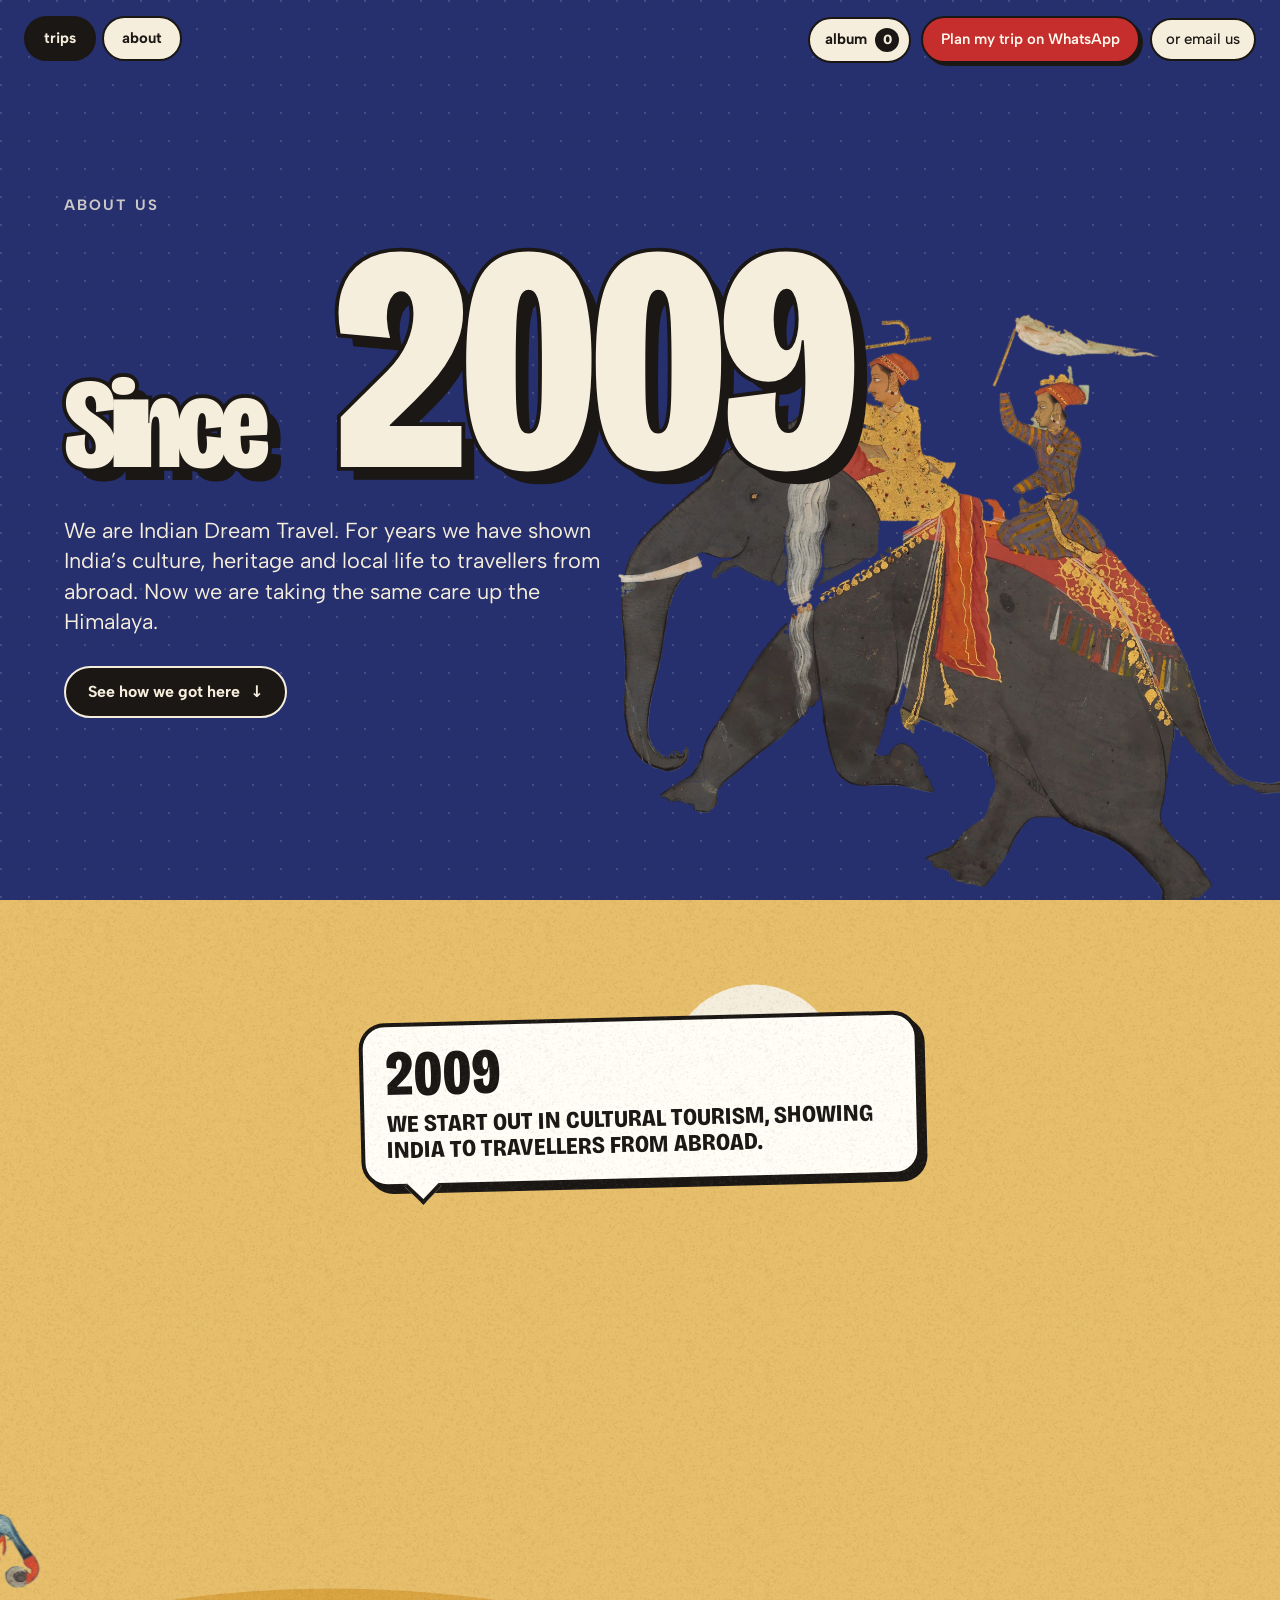
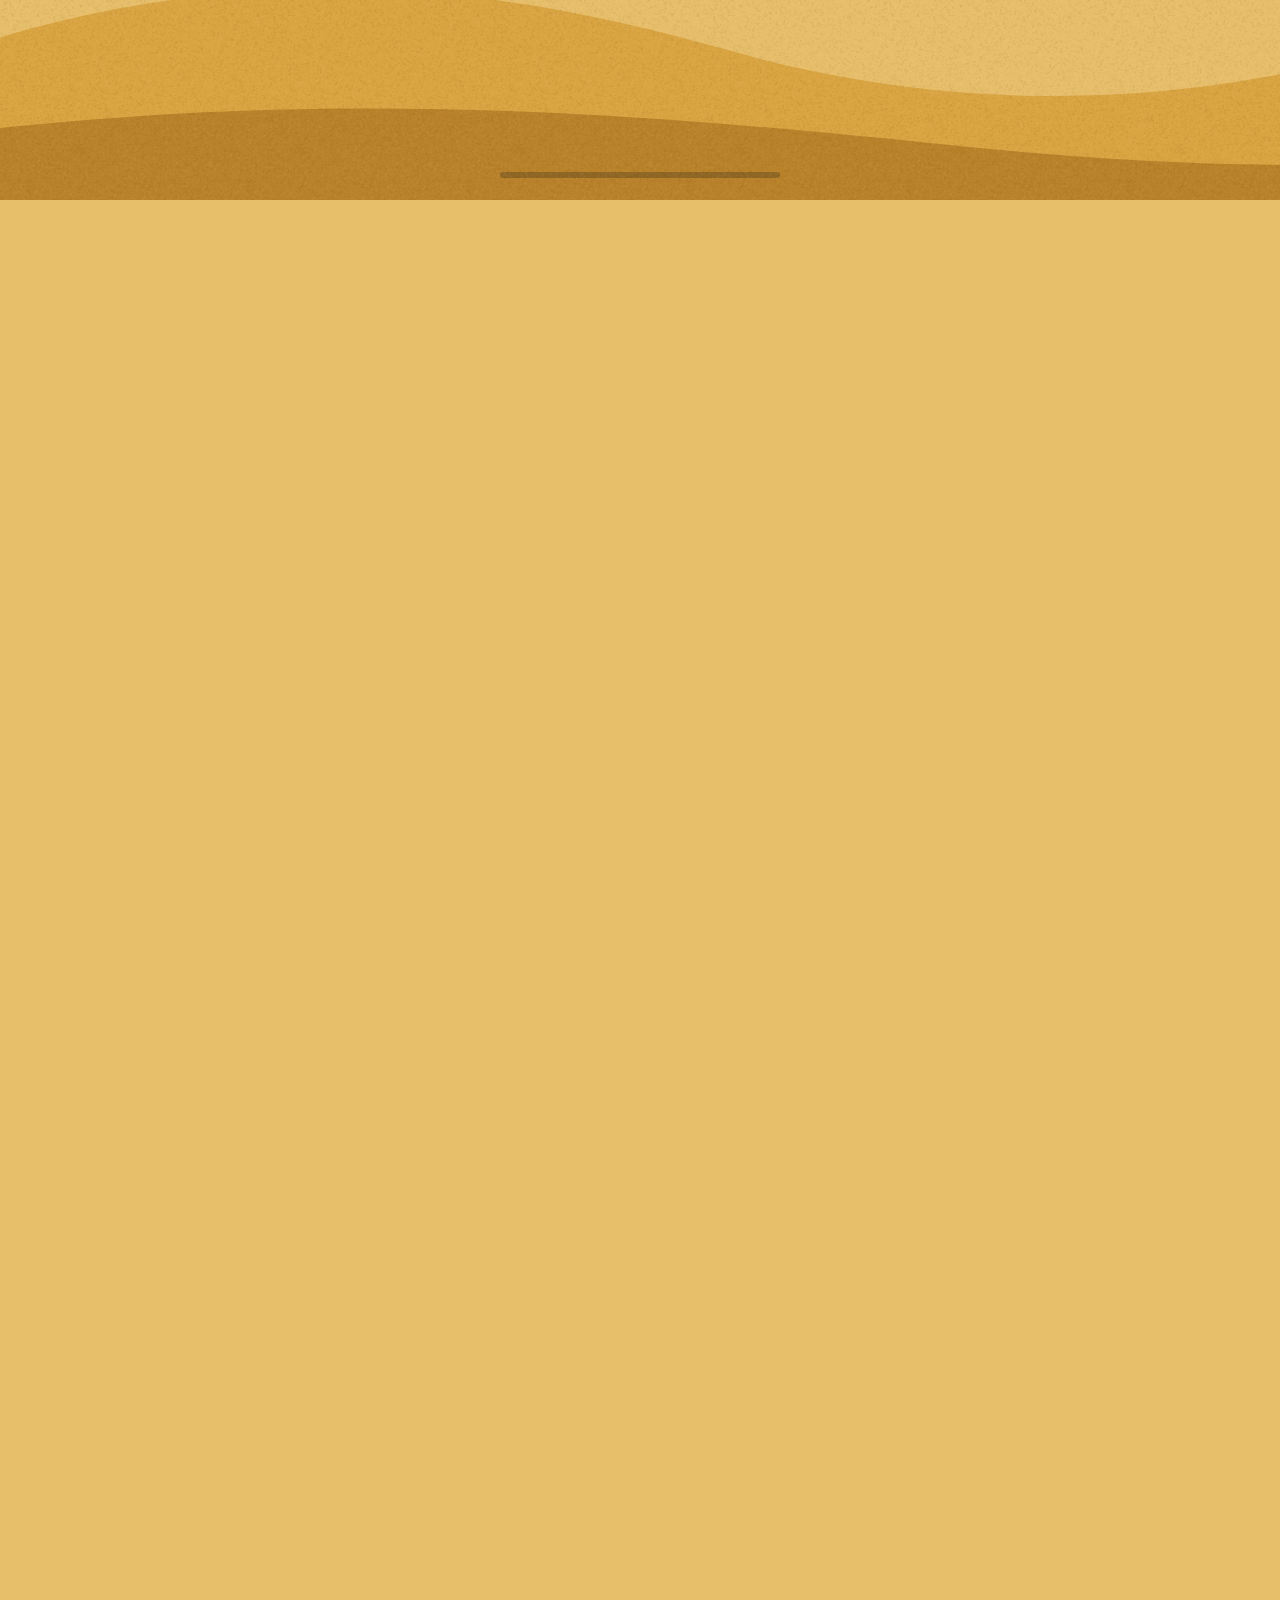
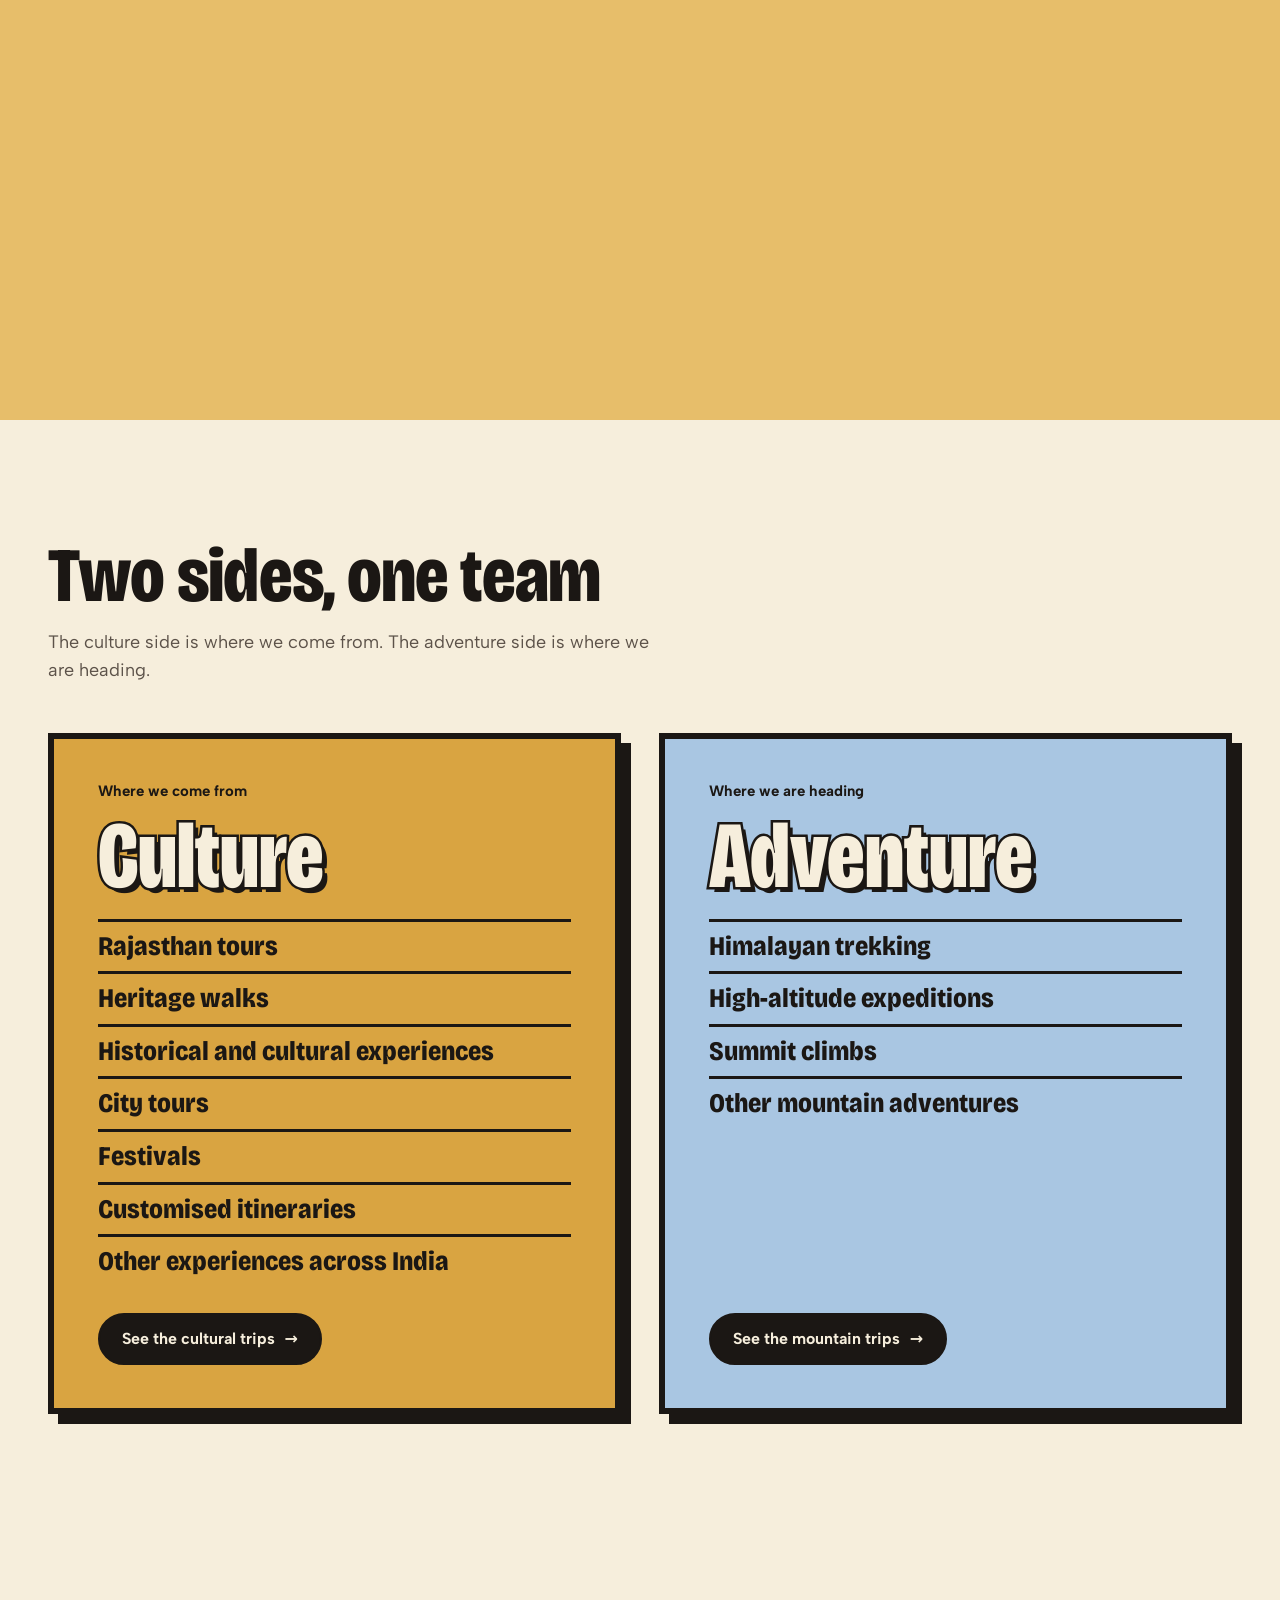
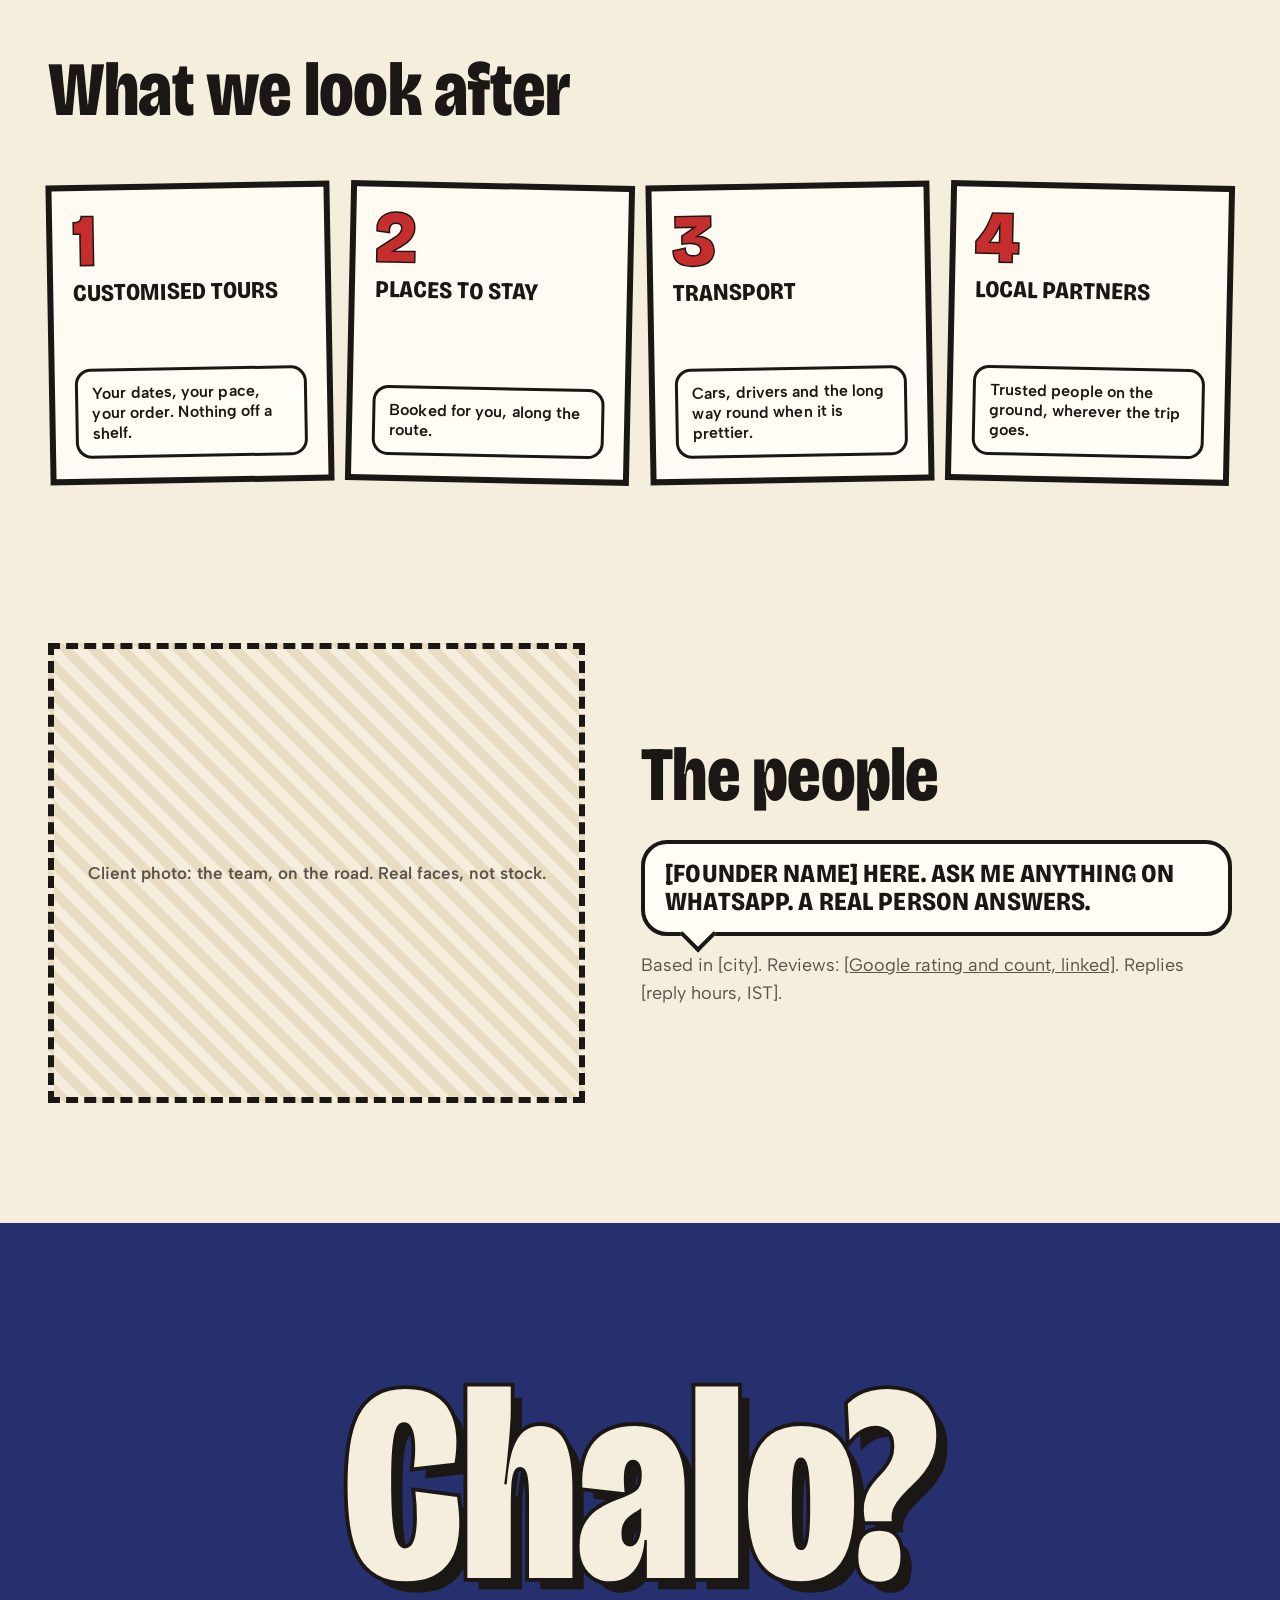
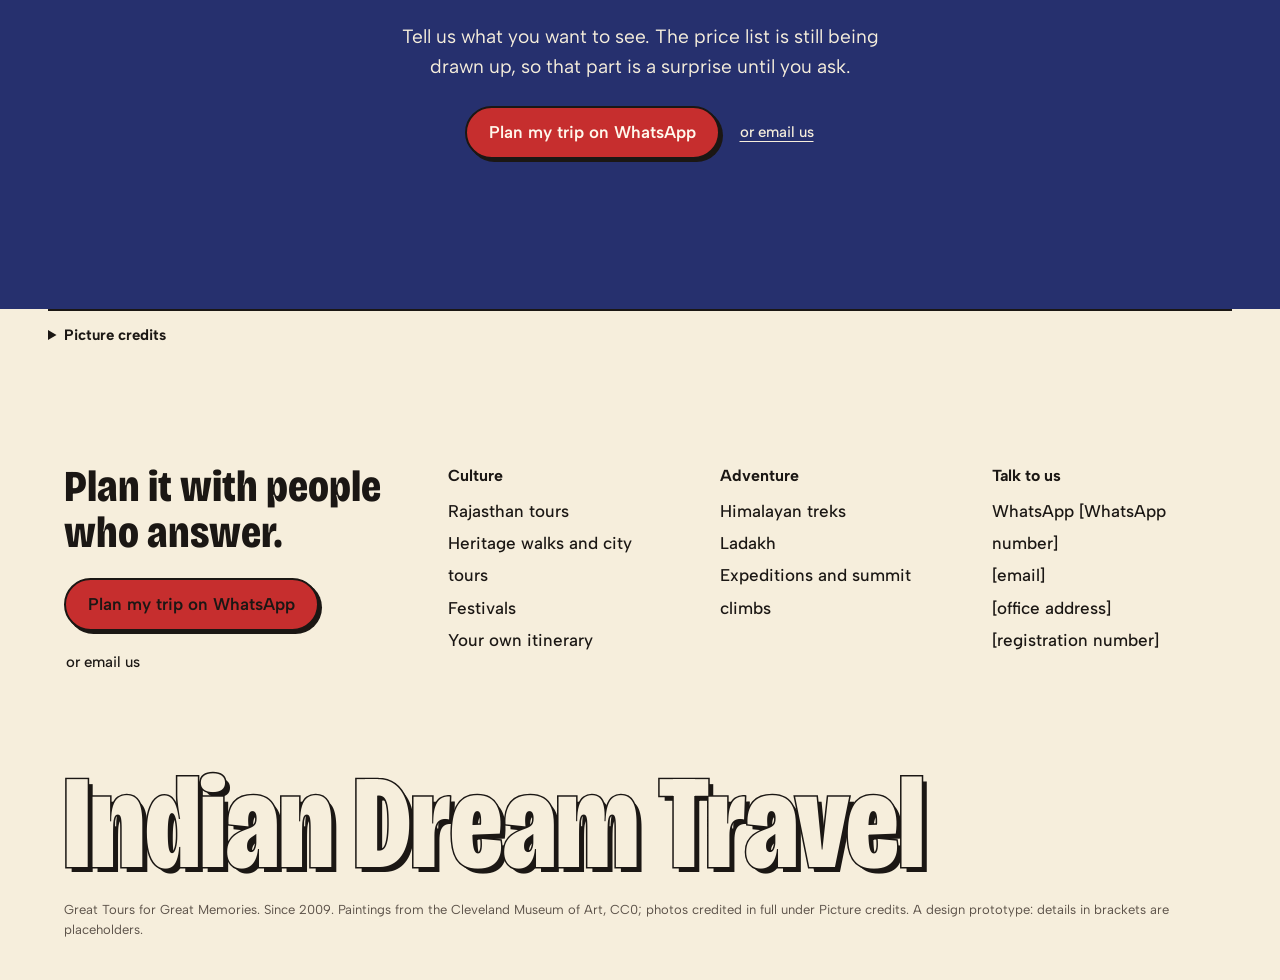
==== about/index.html @ 6023bc9f "Smooth scroll, About page, proper puppets and the Ek and Do story Damped camera with panel snapping," ====
<!doctype html>
<html lang="en">
<head>
<meta charset="utf-8">
<meta name="viewport" content="width=device-width, initial-scale=1, viewport-fit=cover">
<title>About us | Chalo! | Indian Dream Travel</title>
<meta name="description" content="Indian Dream Travel has been showing India’s culture and heritage to travellers since 2009, and is now heading into the Himalaya.">
<meta name="robots" content="noindex">
<meta name="theme-color" content="#26306E">
<link rel="icon" href="data:,">
<link rel="preconnect" href="https://fonts.googleapis.com">
<link rel="preconnect" href="https://fonts.gstatic.com" crossorigin>
<link href="https://fonts.googleapis.com/css2?family=Bricolage+Grotesque:opsz,wdth,wght@12..96,75..100,400..800&family=Albert+Sans:wght@400;500;600;700&display=swap" rel="stylesheet">
  <script type="module" crossorigin src="../assets/chalo-about-DnZsjSRT.js"></script>
  <link rel="modulepreload" crossorigin href="../assets/runtime-BU-IUSzH.js">
  <link rel="modulepreload" crossorigin href="../assets/chrome-r43558y8.js">
  <link rel="stylesheet" crossorigin href="../assets/runtime-DfqYQpwl.css">
  <link rel="stylesheet" crossorigin href="../assets/chrome-BYINv3ny.css">
  <link rel="stylesheet" crossorigin href="../assets/chalo-about-CZ4rDdO0.css">
</head>
<body class="about">
<script>(function(){var d=document.documentElement,r=matchMedia('(prefers-reduced-motion: reduce)').matches,s=null,c=null;d.classList.add('js');try{s=sessionStorage.getItem('chalo-seen');c=sessionStorage.getItem('chalo-curtain');sessionStorage.removeItem('chalo-curtain')}catch(e){}if(!r&&c)d.classList.add('curtained');else if(!r&&!s&&false)d.classList.add('loading')})()</script>
<svg width="0" height="0" style="position:absolute" aria-hidden="true"><filter id="rgb" x="-15%" y="-15%" width="130%" height="130%" color-interpolation-filters="sRGB"><feColorMatrix in="SourceGraphic" values="1 0 0 0 0 0 0 0 0 0 0 0 0 0 0 0 0 0 1 0" result="r"/><feOffset in="r" id="rgb-r" dx="-8" dy="0" result="r2"/><feColorMatrix in="SourceGraphic" values="0 0 0 0 0 0 1 0 0 0 0 0 0 0 0 0 0 0 1 0" result="g"/><feColorMatrix in="SourceGraphic" values="0 0 0 0 0 0 0 0 0 0 0 0 1 0 0 0 0 0 1 0" result="b"/><feOffset in="b" id="rgb-b" dx="8" dy="0" result="b2"/><feBlend in="r2" in2="g" mode="screen" result="rg"/><feBlend in="rg" in2="b2" mode="screen"/></filter></svg>
<a class="skip" href="#main">Skip to the content</a>
<header class="bar">
  <nav class="bar-l" aria-label="Main">
    <a class="tl-link" href="../#trips" data-page>trips</a>
    <a class="tl-link cur" href="./" aria-current="page">about</a>
  </nav>
  <a class="logo" href="../" data-page aria-label="Chalo! by Indian Dream Travel"><span style="--i:0">C</span><span style="--i:1">h</span><span style="--i:2">a</span><span style="--i:3">l</span><span style="--i:4">o</span><span style="--i:5">!</span></a>
  <div class="bar-r"><a class="album-pill" href="../#ticket" data-page aria-label="Your album"><span>album</span><b data-album-count>0</b></a><a class="btn" data-wa href="https://wa.me/" target="_blank" rel="noopener">Plan my trip on WhatsApp</a><a class="alt" data-mail href="mailto:">or email us</a></div>
</header>
<main id="main">

<section class="ab-hero" id="top" aria-labelledby="ab-h">
  <p class="ab-kicker">About us</p>
  <h1 id="ab-h"><span class="ab-since">Since</span> <span class="ab-year" aria-label="2009"><span style="--i:0" aria-hidden="true">2</span><span style="--i:1" aria-hidden="true">0</span><span style="--i:2" aria-hidden="true">0</span><span style="--i:3" aria-hidden="true">9</span></span></h1>
  <p class="ab-lede">We are Indian Dream Travel. For years we have shown India’s culture, heritage and local life to travellers from abroad. Now we are taking the same care up the Himalaya.</p>
  <a class="pill" href="#story">See how we got here</a>
  <div class="ab-ele" aria-hidden="true"></div>
</section>

<section class="scene caravan" id="story" aria-label="Our story, from 2009 to now">
  <div class="stage">
    <div class="cv-sky a"></div><div class="cv-sky b"></div>
    <svg class="cv-sun" viewBox="0 0 100 100" aria-hidden="true"><circle cx="50" cy="50" r="48"/></svg>
    <svg class="cv-ridge far" viewBox="0 0 1000 400" preserveAspectRatio="none" aria-hidden="true"><path d="M0 500V250L90 170L170 230L300 70L410 210L520 110L640 240L760 60L880 190L1000 120V500Z"/></svg>
    <svg class="cv-snow" viewBox="0 0 1000 400" preserveAspectRatio="none" aria-hidden="true"><path d="M300 70L262 118L285 110L305 132L322 112L345 126ZM760 60L722 106L748 100L768 122L786 102L808 116ZM520 110L494 142L516 136L532 150L556 148Z"/></svg>
    <svg class="cv-dune far" viewBox="0 0 1000 300" preserveAspectRatio="none" aria-hidden="true"><path d="M0 300V170C140 110 260 130 380 180S640 230 780 150S940 120 1000 150V300Z"/></svg>
    <svg class="cv-dune near" viewBox="0 0 1000 300" preserveAspectRatio="none" aria-hidden="true"><path d="M0 300V210C180 170 320 190 500 230S820 250 1000 200V300Z"/></svg>
    <svg class="cv-dune near snowy" viewBox="0 0 1000 300" preserveAspectRatio="none" aria-hidden="true"><path d="M0 300V210C180 170 320 190 500 230S820 250 1000 200V300Z"/></svg>
    <div class="train" aria-hidden="true"></div>
    <ol class="beats"><li class="beat" style="--n:0"><b>2009</b><p>We start out in cultural tourism, showing India to travellers from abroad.</p></li><li class="beat" style="--n:1"><b>Then</b><p>Heritage, local life, the places a guidebook skips. That is still the job.</p></li><li class="beat" style="--n:2"><b>Along the way</b><p>A network of local partners we trust, built one trip at a time.</p></li><li class="beat" style="--n:3"><b>All of it</b><p>Customised tours, places to stay, transport. The complete trip, not just the fort.</p></li><li class="beat" style="--n:4"><b>Now</b><p>The next step: the Indian Himalaya. Treks, expeditions and summit climbs.</p></li></ol>
    <div class="cv-bar" aria-hidden="true"><i></i></div>
  </div>
</section>

<section class="sec ab-sides" id="sides" aria-labelledby="sides-h">
  <h2 class="sec-h" id="sides-h">Two sides, one team</h2>
  <p class="sec-p">The culture side is where we come from. The adventure side is where we are heading.</p>
  <div class="sides">
    <article class="side culture" data-tilt><p class="side-k">Where we come from</p><h3>Culture</h3><ul><li>Rajasthan tours</li><li>Heritage walks</li><li>Historical and cultural experiences</li><li>City tours</li><li>Festivals</li><li>Customised itineraries</li><li>Other experiences across India</li></ul><a class="pill dark" href="../#ch1" data-page>See the cultural trips</a></article>
    <article class="side adventure" data-tilt><p class="side-k">Where we are heading</p><h3>Adventure</h3><ul><li>Himalayan trekking</li><li>High-altitude expeditions</li><li>Summit climbs</li><li>Other mountain adventures</li></ul><a class="pill dark" href="../#ch4" data-page>See the mountain trips</a></article>
  </div>
</section>

<section class="sec ab-handle" aria-labelledby="handle-h">
  <h2 class="sec-h" id="handle-h">What we look after</h2>
  <ol class="strip-row four"><li class="spanel" data-reveal="1"><span class="sn">1</span><b>Customised tours</b><p class="bub">Your dates, your pace, your order. Nothing off a shelf.</p></li><li class="spanel" data-reveal="2"><span class="sn">2</span><b>Places to stay</b><p class="bub">Booked for you, along the route.</p></li><li class="spanel" data-reveal="3"><span class="sn">3</span><b>Transport</b><p class="bub">Cars, drivers and the long way round when it is prettier.</p></li><li class="spanel" data-reveal="4"><span class="sn">4</span><b>Local partners</b><p class="bub">Trusted people on the ground, wherever the trip goes.</p></li></ol>
</section>

<section class="sec ab-people" aria-labelledby="people-h">
  <div class="us-grid"><div class="slot">Client photo: the team, on the road. Real faces, not stock.</div>
  <div><h2 class="sec-h" id="people-h">The people</h2><p class="bub big">[Founder name] here. Ask me anything on WhatsApp. A real person answers.</p><p class="sec-p">Based in [city]. Reviews: <a href="#">[Google rating and count, linked]</a>. Replies [reply hours, IST].</p></div></div>
</section>

<section class="ab-go" aria-labelledby="go-h">
  <h2 id="go-h">Chalo?</h2>
  <p>Tell us what you want to see. The price list is still being drawn up, so that part is a surprise until you ask.</p>
  <div class="end-go"><a class="btn" data-wa href="https://wa.me/" target="_blank" rel="noopener">Plan my trip on WhatsApp</a><a class="alt" data-mail href="mailto:">or email us</a></div>
</section>
</main>
<section class="credits" id="credits" aria-labelledby="credits-h"><details><summary id="credits-h">Picture credits</summary>
  <h3>Paintings</h3><ul><li><a href="https://clevelandart.org/art/1925.1337" target="_blank" rel="noopener">Jai Singh III of Jaipur (r. 1818–1835) Riding</a>, Northwestern India, Rajasthan, Jaipur, c. 1820. Cleveland Museum of Art, CC0.</li><li><a href="https://clevelandart.org/art/1960.49" target="_blank" rel="noopener">Raja Dilip Singh of Guler on a dais</a>, Northern India, Pahari kingdoms, c. 1707. Cleveland Museum of Art, CC0.</li><li><a href="https://clevelandart.org/art/1971.83" target="_blank" rel="noopener">Girls Spraying Each Other at Holi</a>, Northwestern India, Rajasthan, Rajput Kingdom of Bikaner, c. 1640–50. Cleveland Museum of Art, CC0.</li><li><a href="https://clevelandart.org/art/1973.104" target="_blank" rel="noopener">Royal lovers watching rain clouds: The month of Bhadon, from a Barahmasa</a>, Northern India, Pahari kingdoms, c. 1790. Cleveland Museum of Art, CC0.</li><li><a href="https://clevelandart.org/art/1977.60" target="_blank" rel="noopener">Pair of Painted Doors</a>, India, Bundi, 19th century, c. 1820. Cleveland Museum of Art, CC0.</li><li><a href="https://clevelandart.org/art/1989.344" target="_blank" rel="noopener">Maharao Chattar Sal (reigned 1758–64) of Kota in a Palanquin</a>, Northwestern India, Rajasthan, Kota, c. 1760. Cleveland Museum of Art, CC0.</li><li><a href="https://clevelandart.org/art/1992.84" target="_blank" rel="noopener">Traveling Warriors Stopping at a Farm</a>, India, Rajasthan, Jodhpur school, early 19th Century, c. 1800. Cleveland Museum of Art, CC0.</li><li><a href="https://clevelandart.org/art/2008.297" target="_blank" rel="noopener">Maharaja of Kotah Listening to Music and Watching Dancers</a>, India, Kotah school, early 19th Century, c. 1820. Cleveland Museum of Art, CC0.</li><li><a href="https://clevelandart.org/art/2018.140" target="_blank" rel="noopener">Prince Amar Singh (1672–1710) Drives His Own Elephant</a>, Northwestern India, Rajasthan, Rajput Kingdom of Mewar, c. 1695. Cleveland Museum of Art, CC0.</li><li><a href="https://clevelandart.org/art/2018.147" target="_blank" rel="noopener">Maharana Ari Singh II of Mewar (r. 1761–73) with His Consort on a Terrace</a>, Northwestern India, Rajasthan, Rajput Kingdom of Mewar, c. 1761. Cleveland Museum of Art, CC0.</li><li><a href="https://clevelandart.org/art/2018.152" target="_blank" rel="noopener">Maharaja Balwant Singh of Ratlam (r. 1825–57) in Procession with His Relatives and Courtiers</a>, Northwestern India, Rajasthan, Rajput Kingdom of Devgarh, 1825. Cleveland Museum of Art, CC0.</li><li><a href="https://clevelandart.org/art/2018.164" target="_blank" rel="noopener">Prince Mathu Singh of Jatoli on a Blue Horse Riding to Udaipur</a>, Northwestern India, Rajasthan, Rajput Kingdom of Mewar or Jatoli, c. 1720. Cleveland Museum of Art, CC0.</li><li><a href="https://clevelandart.org/art/2018.168" target="_blank" rel="noopener">Maru Ragini, from a Ragamala (Garland of Melodies)</a>, Northwestern India, Rajasthan, Rajput Kingdom of Amber or Southwestern India, Deccan, 1650–80. Cleveland Museum of Art, CC0.</li><li><a href="https://clevelandart.org/art/2018.182" target="_blank" rel="noopener">Noblewoman at a Jharokha Window Holding a Rose, from a Portraits of Women series</a>, Northwestern India, Rajasthan, Rajput Kingdom of Sawar, c. 1730. Cleveland Museum of Art, CC0.</li><li><a href="https://clevelandart.org/art/2018.197" target="_blank" rel="noopener">Maharaja Abhai Singh of Marwar (reigned 1724–49), Equestrian, Watching Girls Swinging at the Teej Festival</a>, Northwestern India, Rajasthan, Marwar region, Rajput kingdom of Jodhpur, court of Abhai Singh (reigned 1702–49), c. 1740. Cleveland Museum of Art, CC0.</li></ul>
  <p>The puppets and ink drawings are cut and traced from these paintings and photos.</p>
  <h3>Photos (Wikimedia Commons)</h3><ul><li><a href="https://commons.wikimedia.org/wiki/File:Jaipur_03-2016_02_Amber_Fort.jpg" target="_blank" rel="noopener">Jaipur 03-2016 02 Amber Fort</a> by A.Savin, FAL. Cropped and resized.</li><li><a href="https://commons.wikimedia.org/wiki/File:Bactrian_camels_at_Hunder_sand_dunes_Ladakh.jpg" target="_blank" rel="noopener">Bactrian camels at Hunder sand dunes Ladakh</a> by Lianguanlun, CC BY 4.0. Cropped and resized.</li><li><a href="https://commons.wikimedia.org/wiki/File:D%C3%A9sert_du_Thar.jpg" target="_blank" rel="noopener">Désert du Thar</a> by Clément Bardot, CC BY-SA 4.0. Cropped and resized.</li><li><a href="https://commons.wikimedia.org/wiki/File:Dromedary_in_Thar_desert.jpg" target="_blank" rel="noopener">Dromedary in Thar desert</a> by Clément Bardot, CC BY-SA 4.0. Cropped and resized.</li><li><a href="https://commons.wikimedia.org/wiki/File:Campement_dans_le_d%C3%A9sert_du_Thar_(Rajasthan)_(2).jpg" target="_blank" rel="noopener">Campement dans le désert du Thar (Rajasthan) (2)</a> by Ji-Elle, CC BY-SA 4.0. Cropped and resized.</li><li><a href="https://commons.wikimedia.org/wiki/File:Jodhpur-Mehrangarh_Fort-40-Jai_Pol-20131011-1578.jpg" target="_blank" rel="noopener">Jodhpur-Mehrangarh Fort-40-Jai Pol-20131011-1578</a> by Daniel VILLAFRUELA, CC BY-SA 3.0. Cropped and resized.</li><li><a href="https://commons.wikimedia.org/wiki/File:Jaisalmer_Fort,_India.jpg" target="_blank" rel="noopener">Jaisalmer Fort, India</a> by Clément Bardot, CC BY-SA 4.0. Cropped and resized.</li><li><a href="https://commons.wikimedia.org/wiki/File:Mehrangarh_Fort_2,_Jodhpur,_Rajasthan,_India.jpg" target="_blank" rel="noopener">Mehrangarh Fort 2, Jodhpur, Rajasthan, India</a> by Yann, CC BY-SA 4.0. Cropped and resized.</li><li><a href="https://commons.wikimedia.org/wiki/File:Milky_Way_(28527649391).jpg" target="_blank" rel="noopener">Milky Way (28527649391)</a> by Ashwin Kumar, CC BY-SA 2.0. Cropped and resized.</li><li><a href="https://commons.wikimedia.org/wiki/File:Pangong_Tso_2.jpg" target="_blank" rel="noopener">Pangong Tso 2</a> by KennyOMG, CC BY-SA 4.0. Cropped and resized.</li><li><a href="https://commons.wikimedia.org/wiki/File:Gonbo_Rangjon_Shinko_La_Zanskar_Jun24_A7CR_00332.jpg" target="_blank" rel="noopener">Gonbo Rangjon Shinko La Zanskar Jun24 A7CR 00332</a> by Timothy A. Gonsalves, CC BY-SA 4.0. Cropped and resized.</li><li><a href="https://commons.wikimedia.org/wiki/File:Darcha_Padum_Road_Below_Shinku_La_Lahaul_Oct22_A7C_03533.jpg" target="_blank" rel="noopener">Darcha Padum Road Below Shinku La Lahaul Oct22 A7C 03533</a> by Timothy A. Gonsalves, CC BY-SA 4.0. Cropped and resized.</li><li><a href="https://commons.wikimedia.org/wiki/File:Thiksey_Monastery,_Ladakh_01.jpg" target="_blank" rel="noopener">Thiksey Monastery, Ladakh 01</a> by Bernard Gagnon, CC BY-SA 4.0. Cropped and resized.</li><li><a href="https://commons.wikimedia.org/wiki/File:20191207_Lake_Pichola,_City_Palace,_Udaipur,_1516_7254.jpg" target="_blank" rel="noopener">20191207 Lake Pichola, City Palace, Udaipur, 1516 7254</a> by Jakub Hałun, CC BY-SA 4.0. Cropped and resized.</li><li><a href="https://commons.wikimedia.org/wiki/File:Mrigthuni,_Devtoli_annd_Maiktoli_from_Dhakuri_top.jpg" target="_blank" rel="noopener">Mrigthuni, Devtoli annd Maiktoli from Dhakuri top</a> by Goutam1962, CC BY-SA 4.0. Cropped and resized.</li><li><a href="https://commons.wikimedia.org/wiki/File:Padum_Zanskar_Range_View_From_Karsha_Oct22_A7C_03931.jpg" target="_blank" rel="noopener">Padum Zanskar Range View From Karsha Oct22 A7C 03931</a> by Timothy A. Gonsalves, CC BY-SA 4.0. Cropped and resized.</li><li><a href="https://commons.wikimedia.org/wiki/File:Baspa_Valley_under_snow,_Kinnaur,_Himachal_Pradesh,_India.jpg" target="_blank" rel="noopener">Baspa Valley under snow, Kinnaur, Himachal Pradesh, India</a> by UnpetitproleX, CC BY-SA 4.0. Cropped and resized.</li><li><a href="https://commons.wikimedia.org/wiki/File:Phuktal_Gompa_Tsarap_Zanskar_Oct22_A7C_04463.jpg" target="_blank" rel="noopener">Phuktal Gompa Tsarap Zanskar Oct22 A7C 04463</a> by Timothy A. Gonsalves, CC BY-SA 4.0. Cropped and resized.</li></ul>
</details></section>
<footer class="foot">
  <div class="foot-grid">
    <div><p class="big">Plan it with people who answer.</p><div class="end-go"><a class="btn" data-wa href="https://wa.me/" target="_blank" rel="noopener">Plan my trip on WhatsApp</a><a class="alt" data-mail href="mailto:">or email us</a></div></div>
    <div><h3>Culture</h3><ul><li><a href="../#ch1" data-page>Rajasthan tours</a></li><li><a href="../#ch3" data-page>Heritage walks and city tours</a></li><li><a href="../#ch3" data-page>Festivals</a></li><li><a href="../#ticket" data-page>Your own itinerary</a></li></ul></div>
    <div><h3>Adventure</h3><ul><li><a href="../#ch4" data-page>Himalayan treks</a></li><li><a href="../#ch5" data-page>Ladakh</a></li><li><a href="../#ch6" data-page>Expeditions and summit climbs</a></li></ul></div>
    <div><h3>Talk to us</h3><ul><li>WhatsApp [WhatsApp number]</li><li>[email]</li><li>[office address]</li><li>[registration number]</li></ul></div>
  </div>
  <p class="word" aria-hidden="true">Indian Dream Travel</p>
  <p class="legal">Great Tours for Great Memories. Since 2009. Paintings from the Cleveland Museum of Art, CC0; photos credited in full under Picture credits. A design prototype: details in brackets are placeholders.</p>
</footer>
<div class="dock"><a class="alt" data-mail href="mailto:">or email us</a><a class="btn" data-wa href="https://wa.me/" target="_blank" rel="noopener">Plan my trip on WhatsApp</a></div>
<div class="curtain" aria-hidden="true"><svg viewBox="0 0 100 12" preserveAspectRatio="none" class="cw t"><path d="M0 12V6Q12.5 0 25 6T50 6T75 6T100 6V12Z"/></svg><span class="cw-mark">Chalo!</span><svg viewBox="0 0 100 12" preserveAspectRatio="none" class="cw b"><path d="M0 0H100V6Q87.5 12 75 6T50 6T25 6T0 6Z"/></svg></div>
</body>
</html>
---- assets/runtime-DfqYQpwl.css ----
*,*:before,*:after{box-sizing:border-box}html{-webkit-text-size-adjust:100%;scroll-behavior:auto}body{margin:0;background:var(--ground);color:var(--ink);font-family:var(--body);font-size:17px;line-height:1.55;-webkit-font-smoothing:antialiased;overflow-x:clip}img{display:block;max-width:100%}a{color:inherit}button{font:inherit;color:inherit}:focus-visible{outline:3px solid var(--accent);outline-offset:3px;border-radius:2px}.sr{position:absolute!important;width:1px;height:1px;overflow:hidden;clip:rect(0 0 0 0);white-space:nowrap}.skip{position:fixed;left:12px;top:-60px;z-index:100;background:var(--accent);color:var(--on-accent);padding:10px 14px;border-radius:var(--r)}.skip:focus{top:12px}.bar{position:fixed;z-index:40;top:0;left:0;right:0;display:flex;align-items:center;justify-content:space-between;gap:16px;padding:18px 32px;color:var(--bar-ink,#fff);transition:color .3s ease;pointer-events:none}.bar>*{pointer-events:auto}.bar.on-ground{color:var(--ink)}.mark{font-family:var(--display);font-weight:var(--dw);font-size:21px;text-decoration:none;white-space:nowrap;font-variation-settings:var(--mark-v,normal)}.bar-r{display:flex;align-items:center;gap:18px}.btn{display:inline-flex;align-items:center;justify-content:center;gap:10px;background:var(--accent);color:var(--on-accent);font:600 15px/1 var(--body);padding:14px 18px;border:0;border-radius:var(--r);text-decoration:none;white-space:nowrap;cursor:pointer;transition:transform .16s ease-out,filter .2s ease}.btn:hover{filter:brightness(1.08)}.btn:active{transform:scale(.97)}.alt{font:500 15px/1 var(--body);text-decoration:underline;text-underline-offset:4px;white-space:nowrap;background:none;border:0;cursor:pointer;padding:6px 2px}.menu-btn{background:none;border:1.5px solid currentColor;border-radius:var(--r);padding:10px 14px;font:600 14px/1 var(--body);cursor:pointer}.dock{display:none}@media(max-width:760px){.bar{padding:12px 16px}.mark{font-size:17px}.bar .bar-r .btn,.bar .bar-r .alt{display:none}.dock{display:flex;position:fixed;z-index:40;left:10px;right:10px;bottom:max(10px,env(safe-area-inset-bottom));align-items:center;justify-content:space-between;gap:10px;padding:7px 7px 7px 16px;background:var(--dock);color:#fff;border-radius:var(--dock-r,var(--r))}.dock .btn{padding:13px 14px;font-size:14px}.dock .alt{font-size:13px;color:#fff}}.menu{position:fixed;inset:0;z-index:60;background:var(--ground);color:var(--ink);padding:96px 64px 40px;overflow:auto;opacity:0;visibility:hidden;transition:opacity .25s ease,visibility 0s .25s}.menu.open{opacity:1;visibility:visible;transition:opacity .25s ease}.menu ol{list-style:none;margin:0;padding:0;display:grid;grid-template-columns:1fr 1fr;gap:0 64px;max-width:1300px}.menu li{border-top:1.5px solid var(--line)}.menu a{display:grid;grid-template-columns:44px 1fr auto;gap:10px;align-items:baseline;padding:14px 0;text-decoration:none}.menu a span:first-child{font:600 14px/1 var(--body);color:var(--muted)}.menu a b{font:var(--dw) 32px/1.1 var(--display);font-variation-settings:var(--display-v,normal)}.menu a small{font:500 14px/1 var(--body);color:var(--muted)}.menu a:hover b,.menu a[aria-current] b{color:var(--accent)}.menu-close{position:absolute;right:32px;top:22px}@media(max-width:760px){.menu{padding:76px 16px 100px}.menu ol{grid-template-columns:1fr}.menu a b{font-size:22px}}.scene{position:relative;height:var(--len,200vh)}.stage{position:sticky;top:0;height:100vh;height:100svh;overflow:hidden}.full{position:relative;min-height:100vh;min-height:100svh;overflow:hidden}.ph{position:absolute;inset:0;width:100%;height:100%;object-fit:cover}.scrim-b{position:absolute;inset:auto 0 0;height:62%;background:linear-gradient(to top,#0a0a0c9e,#0a0a0c00);pointer-events:none}.scrim-t{position:absolute;inset:0 0 auto;height:150px;background:linear-gradient(to bottom,#0a0a0c66,#0a0a0c00);pointer-events:none}.scrim-l{position:absolute;inset:0;background:linear-gradient(to right,#0c0a09b8,#0c0a090d 62%);pointer-events:none}[data-reveal]{opacity:0;transform:translateY(28px);transition:opacity .8s cubic-bezier(.23,1,.32,1),transform .9s cubic-bezier(.23,1,.32,1)}[data-reveal].in{opacity:1;transform:none}[data-reveal="2"]{transition-delay:.08s}[data-reveal="3"]{transition-delay:.16s}[data-reveal="4"]{transition-delay:.24s}.chip{display:inline-flex;align-items:center;font:600 15px/1 var(--body);padding:13px 16px;border:1.5px solid var(--chip-line,currentColor);border-radius:var(--r);background:var(--chip-bg,transparent);color:inherit;cursor:pointer;transition:background .2s ease,border-color .2s ease,transform .16s ease-out}.chip:active{transform:scale(.97)}.chip[aria-pressed=true]{background:var(--accent);border-color:var(--accent);color:var(--on-accent)}.switch{display:inline-flex;align-items:center;gap:12px;background:none;border:0;padding:6px 0;font:600 16px/1.2 var(--body);cursor:pointer;color:inherit;text-align:left}.switch i{flex:none;width:46px;height:28px;border-radius:14px;background:#b9b1a3;position:relative;transition:background .2s ease}.switch i:after{content:"";position:absolute;left:3px;top:3px;width:22px;height:22px;border-radius:50%;background:#fff;transition:transform .22s cubic-bezier(.23,1,.32,1)}.switch[aria-checked=true] i{background:var(--accent)}.switch[aria-checked=true] i:after{transform:translate(18px)}.sec{position:relative;padding:120px 64px;background:var(--ground);color:var(--ink)}.sec-h{margin:0;font-family:var(--display);font-weight:var(--dw);font-size:var(--h2,84px);line-height:var(--lh,1);letter-spacing:-.01em;font-variation-settings:var(--display-v,normal);max-width:16ch}.sec-p{margin:16px 0 0;font-size:18px;color:var(--muted);max-width:56ch}.steps{list-style:none;margin:72px 0 0;padding:0;display:grid;grid-template-columns:repeat(5,1fr);gap:28px;position:relative}.steps li{position:relative;padding-top:var(--step-top,48px)}.steps b{display:block;font-size:19px;line-height:1.25}.steps p{margin:10px 0 0;color:var(--muted);font-size:16px}.steps small{display:block;margin-top:12px;font-weight:600;font-size:13px;color:var(--accent)}.steps .mk{position:absolute;left:0;top:0}.fine{margin:48px 0 0;color:var(--muted);font-size:15px}.trust{display:grid;grid-template-columns:1.05fr 1fr;gap:56px;align-items:center}.slot{min-height:520px;display:grid;place-items:center;text-align:center;padding:24px;border:1.5px dashed var(--muted);border-radius:var(--slot-r,var(--r));color:var(--muted);font-weight:600;background:repeating-linear-gradient(45deg,var(--slot-a),var(--slot-a) 10px,transparent 10px,transparent 20px)}.handle{margin:26px 0 0;padding:0;list-style:none;display:grid;grid-template-columns:1fr 1fr;gap:10px 28px}.handle li{border-top:1.5px solid var(--line);padding-top:10px;font-weight:500}.year{margin-top:56px}.year-row{display:grid;grid-template-columns:220px 1fr;gap:20px;align-items:center;margin-top:20px}.year-row>span{font-weight:700}.months{display:grid;grid-template-columns:repeat(12,1fr);gap:6px}.months span{height:58px;border-radius:var(--cell-r,var(--r));border:1.5px solid var(--line);display:grid;place-items:end center;padding-bottom:6px;font-size:12px;font-weight:600;color:var(--muted);transition:background .5s ease,color .5s ease}.months span.on-r{background:var(--accent);border-color:transparent;color:var(--on-accent)}.months span.on-h{background:var(--ink);border-color:transparent;color:var(--ground)}.months span.soft{background:var(--slot-a)}.faq{display:grid;grid-template-columns:.8fr 1.2fr;gap:64px;align-items:start}.faq details{border-top:1.5px solid var(--line);padding:18px 0}.faq summary{list-style:none;display:flex;justify-content:space-between;gap:16px;font-weight:700;font-size:20px;cursor:pointer}.faq summary::-webkit-details-marker{display:none}.faq summary:after{content:"+";color:var(--accent);font-weight:400}.faq details[open] summary:after{content:"−"}.faq details p{margin:12px 0 0;color:var(--muted);max-width:60ch}.foot{padding:96px 64px 40px;background:var(--ground);color:var(--ink)}.foot-grid{display:grid;grid-template-columns:1.3fr 1fr 1fr;gap:48px}.foot-grid p.big{margin:0 0 22px;font:var(--dw) 44px/1.05 var(--display);font-variation-settings:var(--display-v,normal)}.foot-grid ul{list-style:none;margin:0;padding:0;line-height:1.9;font-weight:500}.foot-grid h3{margin:0 0 6px;font-size:16px}.word{margin:88px 0 0;font:var(--dw) clamp(40px,10.4vw,150px)/.9 var(--display);font-variation-settings:var(--display-v,normal);color:var(--accent);white-space:nowrap;overflow:hidden}.legal{margin:16px 0 0;font-size:13px;color:var(--muted)}.end{display:grid;grid-template-columns:minmax(0,1.05fr) minmax(0,1fr);min-height:100vh;background:var(--panel)}.end-panel{padding:112px 56px 56px;color:var(--panel-ink);display:flex;flex-direction:column;gap:18px}.end-panel h2{margin:0;font:var(--dw) 56px/1 var(--display);font-variation-settings:var(--display-v,normal);letter-spacing:-.01em}.end-panel .sub{margin:0;opacity:.85;max-width:46ch}.msg-wrap{background:var(--msg);color:var(--msg-ink);border-radius:var(--msg-r,var(--r));padding:16px 18px;max-width:600px}.msg-wrap label{display:block;font:600 12px/1 var(--body);letter-spacing:.06em;text-transform:uppercase;opacity:.6;margin-bottom:8px}.msg-wrap textarea{width:100%;min-height:210px;border:0;background:transparent;color:inherit;font:500 16px/1.6 var(--body);resize:vertical;padding:0}.msg-wrap textarea:focus-visible{outline:none}.msg-wrap:focus-within{box-shadow:0 0 0 3px var(--accent)}.end-go{display:flex;align-items:center;flex-wrap:wrap;gap:18px}.end-go .btn{font-size:17px;padding:16px 22px}.end-fine{margin:0;font-size:14px;opacity:.8}.end-photo{position:relative;overflow:hidden}.end-photo img{position:absolute;inset:0;width:100%;height:100%;object-fit:cover}.sent{transform-origin:left center;animation:none}.btn.go-pop{animation:pop .5s cubic-bezier(.23,1,.32,1)}@keyframes pop{0%{transform:scale(1)}30%{transform:scale(.94)}to{transform:scale(1)}}@media(max-width:760px){body{font-size:16px}.sec{padding:84px 16px}.sec-h{font-size:var(--h2m,44px)}.steps{grid-template-columns:1fr;gap:18px;margin-top:32px}.steps li{padding:0 0 0 44px}.steps .mk{display:none}.steps li:before{content:attr(data-n);position:absolute;left:0;top:0;font:700 22px/1 var(--display);color:var(--accent)}.trust,.faq,.foot-grid{grid-template-columns:1fr;gap:24px}.slot{min-height:220px}.year-row{grid-template-columns:1fr;gap:8px}.months{gap:3px}.months span{height:34px;font-size:10px}.foot{padding:72px 16px 100px}.end{grid-template-columns:1fr}.end-photo{min-height:200px;order:-1}.end-panel{padding:24px 16px 100px}.end-panel h2{font-size:34px}.end-go{display:none}}@media(prefers-reduced-motion:reduce){[data-reveal]{opacity:1;transform:none;transition:none}.scene{height:auto!important}.scene .stage{position:relative;height:100vh;height:100svh}*{scroll-behavior:auto!important}}
---- assets/chrome-BYINv3ny.css ----
:root{--accent:#C62E2E;--on-accent:#FFF8EC;--ink:#1B1714;--paper:#F6EEDC;--ground:#F6EEDC;--muted:#5C5249;--line:#1B1714;--slot-a:#E8DCC2;--display:"Bricolage Grotesque",system-ui,sans-serif;--body:"Albert Sans",system-ui,sans-serif;--dw:800;--r:999px;--dock:#1B1714;--dock-r:999px;--h2:clamp(40px,6vw,88px);--lh:.95;--display-v:"wdth" 80;--bar-ink:#1B1714;--panel:#1B1714;--panel-ink:#F6EEDC;--msg:#F6EEDC;--msg-ink:#1B1714;--msg-r:18px;--b:6px}body{background:var(--paper)}.sr{position:absolute!important}.stage:after,.trips:after{content:"";position:absolute;inset:0;background:url(../img/grain-a.png) 0 0/220px 220px;opacity:.36;pointer-events:none;z-index:5;transform:translateZ(0)}html.lenis,html.lenis body{height:auto}.lenis.lenis-smooth{scroll-behavior:auto!important}.lenis.lenis-stopped{overflow:clip}.stage{height:100vh;height:100lvh}.bar{padding:16px 24px;align-items:flex-start}.bar-l{display:flex;gap:6px}.tl-link{background:var(--ink);color:var(--paper);font:700 15px/1 var(--body);padding:13px 18px;border-radius:999px;border:2px solid var(--ink);text-decoration:none;transition:background-color .18s ease,color .18s ease,transform .25s cubic-bezier(.34,1.56,.64,1)}.tl-link:hover{background:var(--paper);color:var(--ink);transform:translateY(-2px) rotate(-2deg)}.tl-link.cur{background:var(--paper);color:var(--ink)}.sound-pill{display:inline-flex;align-items:center;gap:6px;background:var(--paper);color:var(--ink);border:2px solid var(--ink);border-radius:999px;padding:11px 13px;font:700 14px/1 var(--body);cursor:pointer;transition:transform .25s cubic-bezier(.34,1.56,.64,1),background-color .18s ease,color .18s ease}.sound-pill:hover{transform:translateY(-2px)}.sound-pill[aria-pressed=true]{background:var(--ink);color:var(--paper)}.sound-pill i{font-style:normal;font-size:15px}.bar-r{gap:10px}.album-pill{display:inline-flex;align-items:center;gap:8px;background:var(--paper);color:var(--ink);border:2px solid var(--ink);border-radius:999px;padding:9px 10px 9px 15px;font:700 15px/1 var(--body);text-decoration:none;transition:transform .25s cubic-bezier(.34,1.56,.64,1)}.album-pill:hover{transform:translateY(-2px) rotate(2deg)}.album-pill b{display:grid;place-items:center;min-width:24px;height:24px;border-radius:12px;background:var(--ink);color:var(--paper);font:800 14px/1 var(--display);transition:background-color .2s ease}.album-pill.has b{background:#2e8b57}.fly-stamp{position:fixed;left:0;top:0;z-index:70;width:72px;height:90px;background:#fffbf2 center/cover no-repeat;border:4px solid #FFFBF2;outline:2px solid var(--ink);box-shadow:4px 4px 0 var(--ink);pointer-events:none;will-change:transform}.logo{position:absolute;left:50%;top:10px;transform:translate(-50%);font:800 40px/1 var(--display);font-variation-settings:"wdth" 75;letter-spacing:-.01em;color:var(--paper);text-decoration:none;-webkit-text-stroke:2px var(--ink);paint-order:stroke fill;text-shadow:3px 3px 0 var(--ink);opacity:0;transition:opacity .3s ease}.logo span{display:inline-block;animation:wob 2.4s ease-in-out calc(var(--i) * -.3s) infinite}html.past-hero .logo{opacity:1}@keyframes wob{0%,to{transform:translateY(0) rotate(-3deg)}50%{transform:translateY(-3px) rotate(3deg)}}.bar .btn,.end-go .btn,.dock .btn{box-shadow:3px 3px 0 var(--ink);border:2px solid var(--ink);transition:transform .22s cubic-bezier(.34,1.56,.64,1),box-shadow .22s ease,filter .2s ease}.bar .btn:hover,.end-go .btn:hover{transform:translate(-2px,-2px) rotate(-1deg);box-shadow:6px 6px 0 var(--ink)}.bar .btn:active,.end-go .btn:active,.dock .btn:active{transform:translate(2px,2px) scale(.98);box-shadow:1px 1px 0 var(--ink)}.bar .alt{background:var(--paper);border-radius:999px;padding:12px 14px;text-decoration:none;border:2px solid var(--ink)}.bar .alt:hover{text-decoration:underline}.hero{--len:360vh;background:#26306e}.hero .stage{display:grid;place-items:center;background:#26306e;color:var(--paper)}.hero .stage:before{content:"";position:absolute;inset:0;background:radial-gradient(circle at 1px 1px,rgba(246,238,220,.16) 1.4px,transparent 1.6px) 0 0/28px 28px}.arch-wrap{position:absolute;left:50%;top:52%;width:min(40vw,62vh);aspect-ratio:3/4;transform:translate(-50%,-50%);z-index:3;will-change:transform}.arch-intro{position:absolute;inset:0;transition:transform .95s cubic-bezier(.65,0,.35,1)}.arch{position:absolute;inset:0;background:var(--ink);clip-path:var(--clip-arch,url(#arch));transition:clip-path .95s cubic-bezier(.65,0,.35,1)}.arch-art{position:absolute;inset:10px;clip-path:url(#arch);overflow:hidden;background:#c9d9c0;transition:opacity .6s ease .35s}.arch-art .still{position:absolute;inset:0;width:100%;height:100%;object-fit:cover;transition:opacity .4s ease}.pup{position:absolute;inset:0;overflow:hidden;opacity:0;transition:opacity .5s ease}html.pup-ready .pup{opacity:1}html.pup-ready .arch-art .still{opacity:0}.pw{position:absolute;left:0;top:0;transform-origin:0 0}.pl{position:absolute;inset:0}.pc,.pg{position:absolute;display:block;user-select:none;-webkit-user-drag:none}.pc.ink{opacity:0;pointer-events:none;will-change:opacity}.glitch{filter:url(#rgb)}.veil{position:absolute;inset:0;z-index:2;background:var(--paper);opacity:0;visibility:hidden;transition:opacity .55s ease .3s,visibility 0s .85s}html.loading .veil{opacity:1;visibility:visible;transition:none}.ld-bar{position:absolute;left:50%;bottom:20%;width:150px;height:3px;transform:translate(-50%);background:#1b171426;overflow:hidden;border-radius:2px}.ld-bar s{display:block;height:100%;background:var(--ink);transform-origin:0 50%;transform:scaleX(0);transition:transform .35s ease}html.loading{overflow:hidden}html.loading .arch-intro{transform:scale(var(--s0,.3))}html.loading .arch{clip-path:var(--clip-circle,circle(50% at 50% 55%))}html.loading .arch-art{opacity:0;transition:none}html.loading :is(.bar,.wordmark,.hero-txt,.arch-cap,.postmark){opacity:0!important}:is(.bar,.hero-txt,.arch-cap,.postmark){transition:opacity .5s ease .6s}.ld-sil{position:absolute;left:50%;top:55%;width:62%;aspect-ratio:1;transform:translate(-50%,-50%);opacity:0;transition:opacity .2s;pointer-events:none}html.loading .ld-sil{opacity:1}.ld-sil svg{width:100%;height:100%;fill:var(--paper)}.ld-sil path{opacity:0;animation:flip 1.2s steps(1) infinite}.ld-sil .s-camel{animation-delay:.3s}.ld-sil .s-elephant{animation-delay:.6s}.ld-sil .s-attendant{animation-delay:.9s}@keyframes flip{0%{opacity:1}25%,to{opacity:0}}html.arriving .wm span{animation:drop .9s cubic-bezier(.34,1.56,.64,1) calc(var(--i) * 70ms + .45s) both}@keyframes drop{0%{transform:translateY(-120%) rotate(-14deg);opacity:0}to{transform:none;opacity:1}}.postmark{position:absolute;right:-16%;top:-3%;width:clamp(86px,9.5vw,148px);z-index:4;pointer-events:none;will-change:transform}.iris{position:absolute;left:50%;top:52%;width:152vmax;height:152vmax;border-radius:50%;z-index:6;background:#d9a441;transform:translate3d(-50%,-50%,0) scale(0);will-change:transform;pointer-events:none}html:not(.cam) .iris{display:none}.arch-cap{position:absolute;left:0;right:0;bottom:-34px;margin:0;text-align:center;font:500 13px/1.2 var(--body);opacity:.75}.wordmark{position:absolute;left:0;right:0;top:50%;margin:0;z-index:4;text-align:center;pointer-events:none;will-change:transform,opacity}.wm{display:block;font:800 clamp(96px,min(21vw,42vh),360px)/.8 var(--display);font-variation-settings:"wdth" 75;letter-spacing:-.02em;color:var(--paper);-webkit-text-stroke:clamp(4px,.6vw,9px) var(--ink);paint-order:stroke fill;text-shadow:.05em .05em 0 var(--ink)}.wm span{display:inline-block;transform-origin:50% 90%;animation:wob 2.8s ease-in-out calc(var(--i) * -.35s) infinite}.wm.hop span{animation:wob 2.8s ease-in-out calc(var(--i) * -.35s) infinite,hop .75s cubic-bezier(.3,0,.3,1) calc(var(--i) * 65ms) both}.logo.hop span{animation:wob 2.4s ease-in-out calc(var(--i) * -.3s) infinite,hop .75s cubic-bezier(.3,0,.3,1) calc(var(--i) * 65ms) both}@keyframes hop{0%,to{translate:0 0;scale:1}32%{translate:0 -34%;scale:.94 1.08}58%{translate:0 0;scale:1.14 .84}74%{scale:.97 1.03}}.wordmark .sub{display:inline-block;margin-top:18px;background:var(--paper);color:var(--ink);font:700 15px/1 var(--body);padding:10px 16px;border-radius:999px;border:2px solid var(--ink);transform:rotate(-2deg)}.hero-txt{position:absolute;left:clamp(16px,2.2vw,56px);bottom:clamp(24px,3.5vh,56px);width:clamp(260px,22vw,440px);z-index:4}.hero-txt p{margin:0 0 18px;font-size:clamp(15px,1.12vw,22px);line-height:1.45}.pill{display:inline-flex;align-items:center;gap:10px;background:var(--ink);color:var(--paper);font:700 16px/1 var(--body);padding:16px 22px;border-radius:999px;text-decoration:none;border:2px solid var(--paper)}.pill{transition:background-color .18s ease,color .18s ease,transform .25s cubic-bezier(.34,1.56,.64,1)}.pill:after{content:"↓";transition:transform .25s cubic-bezier(.34,1.56,.64,1)}.pill:hover{background:var(--paper);color:var(--ink);transform:translateY(-2px) rotate(-1deg)}.pill:hover:after{transform:translateY(3px)}.pill:active{transform:scale(.96)}.pill.dark{background:var(--ink);color:var(--paper);border-color:var(--ink);text-decoration:none}.pill.dark:after{content:"→"}.pill.dark:hover{background:var(--paper);color:var(--ink)}.pill.dark:hover:after{transform:translate(4px)}.trips{position:relative;padding:120px 32px 96px;background:var(--paper);overflow:hidden}.trips h2{margin:0 auto;max-width:14ch;text-align:center;font:800 var(--h2)/var(--lh) var(--display);font-variation-settings:var(--display-v)}.stamps{list-style:none;margin:64px auto 0;padding:0;display:grid;grid-template-columns:repeat(5,1fr);gap:28px;max-width:1360px}.stamp{--perf:radial-gradient(circle,transparent 5.5px,#000 6px) -9px -9px/18px 18px,linear-gradient(#000 0 0) 9px 9px/ calc(100% - 18px) calc(100% - 18px) no-repeat;transform:rotate(var(--r,0deg));transition:transform .35s cubic-bezier(.34,1.56,.64,1)}.stamp:nth-child(1){--r:-3deg}.stamp:nth-child(2){--r:2deg;margin-top:28px}.stamp:nth-child(3){--r:-1.5deg}.stamp:nth-child(4){--r:3deg;margin-top:36px}.stamp:nth-child(5){--r:-2.5deg}.stamp:hover,.stamp:focus-within{transform:rotate(0) translateY(-8px) scale(1.03)}.stamp a{position:relative;display:grid;grid-template-rows:auto auto auto;padding:16px 16px 18px;background:#fffbf2;text-decoration:none;-webkit-mask:var(--perf);mask:var(--perf);filter:drop-shadow(0 0 0 transparent)}.st-img{position:relative;display:block;aspect-ratio:4/5;background:var(--ground);padding:10px;overflow:hidden}.st-img img{width:100%;height:100%;object-fit:cover;filter:saturate(1.05)}.st-val{position:absolute;left:30px;top:30px;background:var(--ink);color:var(--paper);font:800 18px/1 var(--display);padding:8px 10px;border-radius:4px}.st-no{position:absolute;right:30px;top:28px;font:800 34px/1 var(--display);color:var(--paper);-webkit-text-stroke:2px var(--ink);paint-order:stroke fill}.st-t{margin-top:14px;font:800 clamp(18px,2.6vh,30px)/1 var(--display);font-variation-settings:"wdth" 80}.st-p{margin-top:6px;font-size:clamp(12px,1.6vh,16px);line-height:1.25;color:var(--muted)}.trips-note{max-width:60ch;margin:48px auto 0;text-align:center;color:var(--muted);font-size:15px}.rings,.deck{display:none}html.deck-on .trips{position:relative;z-index:7;margin-top:-100vh;margin-top:-100lvh;min-height:100vh;min-height:100svh;padding:104px 0 56px;display:flex;flex-direction:column;align-items:center;background:var(--ground);transition:background-color .5s ease}html.deck-on .rings{display:block;position:absolute;inset:0;width:100%;height:100%;-webkit-mask-image:linear-gradient(to bottom,transparent,#000 24vh);mask-image:linear-gradient(to bottom,transparent,#000 24vh)}html.deck-on .trips.no-gl{background:repeating-radial-gradient(circle at 50% 52%,var(--ground) 0 9vmax,color-mix(in srgb,var(--ground),#F6EEDC 42%) 9vmax 18vmax)}html.deck-on .trips h2{position:relative;z-index:2;color:var(--paper);-webkit-text-stroke:5px var(--ink);paint-order:stroke fill;text-shadow:5px 5px 0 var(--ink);max-width:16ch}html.deck-on .stamps{position:relative;z-index:2;display:block;width:100%;max-width:none;height:58vh;margin:24px 0 0;perspective:1400px;transform-style:preserve-3d}html.deck-on .stamp{position:absolute;left:50%;top:50%;width:min(60vw,36vh);margin:0!important;transition:none;will-change:transform}html.deck-on .stamps{cursor:grab;touch-action:pan-y;user-select:none;-webkit-user-select:none}html.deck-on .stamps.grabbing,html.deck-on .stamps.grabbing a{cursor:grabbing}.stamp img{pointer-events:none;-webkit-user-drag:none}html.deck-on .stamp a{transition:transform .25s ease}html.deck-on .stamp:not(.on) a{cursor:pointer}html.deck-on .deck{position:relative;z-index:3;display:flex;align-items:center;gap:10px;margin-top:6px;padding:6px;background:var(--ink);color:var(--paper);border-radius:999px;box-shadow:4px 4px #1b171459}.deck .nav{width:44px;height:44px;font-size:24px;box-shadow:none;border-color:var(--paper)}.deck-t{display:grid;gap:4px;min-width:220px;padding:0 6px}.deck-t b{font:800 17px/1 var(--display);font-variation-settings:"wdth" 85;text-transform:uppercase}.deck-t span{font-size:13px;opacity:.75}.deck-go{background:var(--paper);color:var(--ink);font:700 15px/1 var(--body);padding:13px 16px;border-radius:999px;text-decoration:none;white-space:nowrap}.deck-go{transition:transform .22s cubic-bezier(.34,1.56,.64,1),background-color .2s ease}.deck-go:hover{background:var(--ground);transform:scale(1.05) rotate(-1deg)}.deck-go:active{transform:scale(.95)}html.deck-on .trips-note{position:relative;z-index:2;color:var(--ink);background:var(--paper);border:2px solid var(--ink);border-radius:999px;padding:8px 16px;margin-top:22px;font-size:14px}.next-stop{position:fixed;inset:0;z-index:80;display:grid;place-items:center;background:#1e1a17;color:var(--paper);opacity:0;visibility:hidden}.next-stop.on{opacity:1;visibility:visible;transition:opacity .25s ease}.next-stop.lift{transform:translateY(calc(-100% - 10vh));transition:transform .85s cubic-bezier(.65,0,.35,1)}.ns-ink{position:absolute;inset:0;width:100%;height:100%;object-fit:cover;opacity:.1}.next-stop p{position:relative;margin:0;text-align:center}.next-stop small{display:block;margin-bottom:10px;font:600 12px/1 var(--body);letter-spacing:.16em;text-transform:uppercase;opacity:.7}.next-stop b{font:800 clamp(28px,4vw,52px)/1 var(--display);font-variation-settings:"wdth" 80}.ns-wave{position:absolute;left:0;top:100%;width:100%;height:10vh;fill:#1e1a17;transform-origin:50% 0}.next-stop.lift .ns-wave{animation:wave .85s ease-in-out}@keyframes wave{0%{transform:scaleY(.4)}45%{transform:scaleY(1.6) scaleX(1.05)}to{transform:scaleY(.8)}}.cue{position:fixed;left:0;top:0;z-index:38;width:64px;height:64px;margin:-32px 0 0 -32px;display:grid;place-items:center;border-radius:50%;background:var(--paper);border:3px solid var(--ink);box-shadow:3px 3px 0 var(--ink);color:var(--ink);font:800 36px/1 var(--display);pointer-events:none;opacity:0;scale:.5;transition:opacity .18s ease,scale .25s cubic-bezier(.34,1.56,.64,1)}.cue span{margin-top:-5px}.cue.on{opacity:1;scale:1}html.cue-on .comic .stage{cursor:none}html.cue-on .comic .stage :is(button,a,.chip){cursor:pointer}html.cue-on.cam .cam-nav{display:none}.comic{background:var(--ground)}.comic .stage{background:var(--ground);touch-action:pan-y;perspective:1800px}.comic.live .world{will-change:transform}.ch-title{will-change:opacity}.horizon{position:absolute;left:-10%;right:-10%;bottom:0;width:120%;height:46%;z-index:0;transform:translate(var(--hx,0))}.horizon .h1{fill:var(--deep);opacity:.55}.horizon .h2{fill:var(--deep)}.ch-title{position:absolute;left:32px;top:96px;z-index:4;color:var(--ink);pointer-events:none}.ch-title p{margin:0;font:700 15px/1 var(--body)}.ch-title h2{margin:8px 0 6px;font:800 clamp(52px,8vw,128px)/.85 var(--display);font-variation-settings:"wdth" 75;color:var(--paper);-webkit-text-stroke:5px var(--ink);paint-order:stroke fill;text-shadow:6px 6px 0 var(--ink);max-width:9ch}.ch-title .ch-place{display:inline-block;background:var(--paper);border:2px solid var(--ink);padding:8px 14px;border-radius:999px;font-weight:600;font-size:15px}.world{position:relative;z-index:2}.page{position:relative;display:grid;grid-template-columns:1fr 1fr;grid-template-rows:repeat(3,1fr);gap:20px;padding:28px;background:var(--paper);border:var(--b) solid var(--ink);box-shadow:14px 14px #1b1714e6;transform:rotate(var(--tilt))}.panel{position:relative;overflow:hidden;border:var(--b) solid var(--ink);background:var(--slot-a);cursor:pointer}.panel .pimg{position:absolute;inset:0;width:100%;height:100%;object-fit:cover;display:block;transform:translate(var(--mx,0),var(--my,0)) scale(1.05);transition:transform .7s cubic-bezier(.2,.8,.2,1)}.panel.hov .bub{animation:bub-wig .5s cubic-bezier(.34,1.56,.64,1)}@keyframes bub-wig{30%{rotate:-2deg}60%{rotate:1.5deg}}.bub{position:absolute;z-index:2;max-width:78%;margin:0;padding:16px 20px;background:#fffdf6;color:var(--ink);border:4px solid var(--ink);border-radius:26px;font:800 30px/1.08 var(--display);font-variation-settings:"wdth" 85;text-transform:uppercase;letter-spacing:.005em;transition:transform .45s cubic-bezier(.34,1.56,.64,1),opacity .2s ease}.bub:after{content:"";position:absolute;width:26px;height:26px;background:inherit;border:inherit;border-width:0 4px 4px 0;transform:rotate(45deg)}.bub.tl{left:20px;top:20px;transform-origin:20% 100%}.bub.tl:after{left:34px;bottom:-15px}.bub.tr{right:20px;top:20px;transform-origin:80% 100%}.bub.tr:after{right:34px;bottom:-15px}.bub.bl{left:20px;bottom:20px;transform-origin:20% 0}.bub.bl:after{left:34px;top:-15px;transform:rotate(225deg)}.bub.none{display:none}.bub.br{right:20px;bottom:20px;transform-origin:80% 0}.bub.br:after{right:34px;top:-15px;transform:rotate(225deg)}.cap{position:absolute;left:0;top:0;z-index:2;margin:0;max-width:76%;padding:10px 14px 11px;background:var(--paper);color:var(--ink);border:solid var(--ink);border-width:0 var(--b) var(--b) 0;font:700 21px/1.18 var(--body)}.cap~.bub.tl,.cap~.bub.tr{top:104px}.pimg.loop-a{pointer-events:none}.panel[data-loop=sky] .loop-a{-webkit-mask-image:linear-gradient(to bottom,#000 0,#000 18%,transparent 40%);mask-image:linear-gradient(to bottom,#000 0,#000 18%,transparent 40%);animation:loop-sky 11s ease-in-out infinite alternate paused}.panel[data-loop=water] .loop-a{-webkit-mask-image:linear-gradient(to top,#000 0,#000 18%,transparent 36%);mask-image:linear-gradient(to top,#000 0,#000 18%,transparent 36%);animation:loop-water 2.6s ease-in-out infinite alternate paused}.panel.on .loop-a,.panel.on[data-loop]:after,.panel.on[data-loop]:before{animation-play-state:running}@keyframes loop-sky{0%{translate:-1.6% 0}to{translate:1.6% 0}}@keyframes loop-water{0%{translate:-.7% 0;scale:1 1}to{translate:.7% .3%;scale:1 1.012}}.panel[data-loop=snow]:after{content:"";position:absolute;inset:-240px 0 0;z-index:1;pointer-events:none;background:radial-gradient(circle,#fff 0 2.6px,transparent 3px) 0 0/90px 80px,radial-gradient(circle,rgba(255,255,255,.75) 0 1.8px,transparent 2.2px) 40px 30px/130px 120px;animation:loop-snow 7s linear infinite paused}@keyframes loop-snow{to{transform:translate3d(-30px,240px,0)}}.panel[data-loop=stars]:after{content:"";position:absolute;inset:0;z-index:1;pointer-events:none;background:radial-gradient(circle,#fff 0 2px,transparent 2.6px) 10px 20px/170px 150px,radial-gradient(circle,#fff 0 1.5px,transparent 2px) 70px 90px/230px 190px;animation:loop-tw 2.4s ease-in-out infinite alternate paused}@keyframes loop-tw{0%{opacity:.15}to{opacity:1}}.panel[data-loop=sand]:after{content:"";position:absolute;left:-30%;right:-30%;bottom:0;height:24%;z-index:1;pointer-events:none;background:repeating-linear-gradient(178deg,transparent 0 9px,rgba(255,240,205,.22) 9px 11px,transparent 11px 24px);-webkit-mask-image:linear-gradient(to top,#000,transparent);mask-image:linear-gradient(to top,#000,transparent);animation:loop-sand 3.4s linear infinite paused}@keyframes loop-sand{to{transform:translate3d(14%,0,0)}}.panel[data-loop=lamp]:after{content:"";position:absolute;inset:0;z-index:1;pointer-events:none;background:radial-gradient(circle at 30% 62%,rgba(255,190,90,.6),transparent 15%),radial-gradient(circle at 62% 66%,rgba(255,170,70,.5),transparent 13%);animation:loop-lamp 1.1s ease-in-out infinite alternate paused}@keyframes loop-lamp{0%{opacity:.35}to{opacity:1}}.panel[data-loop=holi]:before,.panel[data-loop=holi]:after{content:"";position:absolute;z-index:1;width:46%;aspect-ratio:1;border-radius:50%;pointer-events:none;opacity:0;animation:loop-puff 3.2s ease-out infinite paused}.panel[data-loop=holi]:before{left:6%;top:24%;background:radial-gradient(circle,rgba(233,60,140,.75),transparent 68%)}.panel[data-loop=holi]:after{right:0;top:48%;background:radial-gradient(circle,rgba(250,190,40,.8),transparent 68%);animation-delay:1.3s}@keyframes loop-puff{0%{opacity:0;transform:scale(.2)}18%{opacity:1}70%,to{opacity:0;transform:scale(1.5)}}.factp{background:#fffbf2;padding:26px 28px;cursor:default}.facts{margin:0;display:grid;grid-template-columns:1fr 1fr;gap:14px 24px}.facts div{border-top:3px solid var(--ink);padding-top:8px}.facts dt{font:700 17px/1 var(--body);text-transform:uppercase;letter-spacing:.04em;color:var(--muted)}.facts dd{margin:6px 0 0;font:800 clamp(20px,2.6cqw,26px)/1.05 var(--display);font-size:25px;font-variation-settings:"wdth" 80;overflow-wrap:anywhere}.factp .bub{position:absolute;inset:auto 20px 20px auto;font-size:24px}.factp .bub.tr:after{top:-15px;bottom:auto;transform:rotate(225deg)}.card{background:var(--ground);cursor:default}.trip-card{position:absolute;inset:0;display:grid;grid-template-columns:1fr auto;grid-template-rows:auto auto 1fr auto;column-gap:24px;padding:26px 30px;color:var(--ink)}.tc-no{margin:0;font:700 18px/1 var(--body)}.trip-card h3{grid-column:1;margin:8px 0 0;font:800 64px/.9 var(--display);font-variation-settings:"wdth" 75;color:var(--paper);-webkit-text-stroke:4px var(--ink);paint-order:stroke fill;text-shadow:4px 4px 0 var(--ink)}.tc-place{grid-column:1;margin:10px 0 0;font-weight:600;font-size:22px}.trip-card dl{grid-column:2;grid-row:1/4;margin:0;display:grid;gap:12px;align-content:start;text-align:right}.trip-card dt{font:700 15px/1 var(--body);text-transform:uppercase;letter-spacing:.06em}.trip-card dd{margin:4px 0 0;font:800 42px/1 var(--display)}.chip.big{grid-column:1/3;justify-self:start;align-self:end;background:var(--paper);border:3px solid var(--ink);font-size:22px;padding:18px 24px;box-shadow:4px 4px 0 var(--ink);border-radius:999px}.chip.big:before{content:"+";margin-right:10px;font-weight:800}.chip.big[aria-pressed=true]{background:var(--ink);color:var(--paper);border-color:var(--ink)}.chip.big[aria-pressed=true]:before{content:"✓"}.cam-nav{display:none}.blobs{display:none;position:absolute;inset:0;width:100%;height:100%;z-index:0}html.cam .blobs{display:block}html.cam .comic .horizon{display:none}.prop{position:absolute;z-index:3;pointer-events:none}html:not(.cam) .prop{display:none}.lantern{left:620px;top:-660px;width:120px;height:720px}.lantern .swing{position:absolute;inset:0;transform-origin:60px 0}.lantern .cord{position:absolute;left:58px;top:0;width:4px;height:490px;background:var(--ink)}.lantern svg{position:absolute;left:0;top:486px;width:120px;height:230px}.kite{z-index:-1;width:120px;height:260px;transform-origin:50% 0;animation:kite var(--d) ease-in-out infinite alternate}.kite svg{position:relative;width:100%;height:100%;overflow:visible}.kite:before{content:"";position:absolute;left:59px;top:136px;width:2px;height:420px;background:#1b171480;transform-origin:0 0;transform:rotate(-8deg)}@keyframes kite{0%{transform:rotate(var(--r)) translateY(0)}to{transform:rotate(calc(var(--r) + 10deg)) translateY(-22px)}}.prop.ele{left:-250px;top:800px;width:504px;height:428px;z-index:4;pointer-events:auto;opacity:0;transform:translate(170px,30px) scale(.55);transition:transform 1s cubic-bezier(.34,1.35,.64,1),opacity .3s ease}.prop.ele.out{opacity:1;transform:none}.prop.ele .pw{transform:scale(.36)}.sfx-slot{position:relative;z-index:3;pointer-events:none}.sfx{position:absolute;white-space:nowrap;font:800 74px/.85 var(--display);font-variation-settings:"wdth" 75;color:var(--ground);-webkit-text-stroke:5px var(--ink);paint-order:stroke fill;text-shadow:5px 5px 0 var(--ink);rotate:-8deg}.sfx small{display:block;width:max-content;margin-top:10px;padding:5px 9px;background:var(--paper);border:3px solid var(--ink);color:var(--ink);font:800 17px/1 var(--body);letter-spacing:.06em;text-transform:uppercase;-webkit-text-stroke:0;text-shadow:none;rotate:5deg}.sfx.br{right:-50px;bottom:-40px}.sfx.tr{right:-44px;top:-44px;rotate:7deg}.sfx.bl{left:-40px;bottom:-36px}html.cam .sfx{opacity:0;scale:.2}html.cam .panel.on+.sfx-slot .sfx{animation:pow .55s cubic-bezier(.34,1.8,.64,1) .18s forwards}@keyframes pow{to{opacity:1;scale:1}}html.cam .comic .world{position:absolute;left:0;top:0;width:var(--ww);height:var(--wh);transform-origin:0 0}html.cam .comic .page{position:absolute;width:900px;height:1200px;left:var(--x);top:0}html.cam .comic .bub{transform:scale(0) rotate(-6deg);opacity:0}html.cam .comic .panel.on .bub{transform:none;opacity:1}html.cam .comic .panel.on .bub.bl{transform:none}html.cam .comic .ch-title{transition:opacity .3s ease}html.cam .cam-nav{display:flex;position:absolute;right:24px;top:50%;transform:translateY(-50%);flex-direction:column;gap:12px;z-index:6}.nav{width:52px;height:52px;border-radius:50%;border:2px solid var(--ink);background:var(--paper);color:var(--ink);font:800 28px/1 var(--display);cursor:pointer;box-shadow:3px 3px 0 var(--ink);display:grid;place-items:center;padding:0 0 4px}.nav:hover{background:var(--ink);color:var(--paper)}.nav:active{transform:translate(2px,2px);box-shadow:1px 1px 0 var(--ink)}html:not(.cam) .comic{height:auto}html:not(.cam) .comic .stage{position:relative;height:auto;overflow:visible;padding:96px 24px 120px}html:not(.cam) .comic .ch-title{position:relative;left:auto;top:auto;margin:0 auto 40px;max-width:1240px}html:not(.cam) .comic .world{display:flex;flex-wrap:wrap;justify-content:center;gap:56px;max-width:1900px;margin:0 auto}html:not(.cam) .comic .page{width:min(900px,100%);aspect-ratio:3/4}html:not(.cam) .comic .horizon{height:30%}.player{position:fixed;z-index:39;left:50%;bottom:24px;display:flex;align-items:center;gap:12px;padding:6px;background:var(--ink);color:var(--paper);border-radius:999px;transform:translate(-50%,140%);transition:transform .4s cubic-bezier(.23,1,.32,1)}.player.on{transform:translate(-50%)}.player .nav{width:42px;height:42px;font-size:22px;box-shadow:none;border-color:var(--paper)}.pl-thumb{flex:none;width:38px;height:38px;border-radius:50%;overflow:hidden;border:2px solid var(--paper)}.pl-thumb:empty{display:none}.pl-thumb img{width:100%;height:100%;object-fit:cover}.pl-t{display:grid;gap:7px;min-width:220px;padding:6px;background:none;border:0;color:inherit;text-align:left;cursor:pointer;border-radius:10px}.pl-t:hover b{text-decoration:underline;text-underline-offset:3px}.pl-t b{font:800 17px/1 var(--display);font-variation-settings:"wdth" 85;text-transform:uppercase}.pl-t b:after{content:" ▴";font-size:.8em;opacity:.7}.pl-menu{position:absolute;left:0;right:0;bottom:calc(100% + 10px);padding:8px;background:var(--ink);border-radius:20px;display:grid;gap:2px;box-shadow:4px 4px #1b17144d}.pl-menu[hidden]{display:none}.pl-menu p{margin:6px 10px;font:600 12px/1 var(--body);letter-spacing:.1em;text-transform:uppercase;opacity:.65}.pl-menu a{display:flex;gap:10px;padding:10px;border-radius:12px;color:var(--paper);text-decoration:none;font:700 15px/1.1 var(--display);font-variation-settings:"wdth" 85}.pl-menu a span{opacity:.6}.pl-menu a:hover,.pl-menu a:focus-visible{background:var(--paper);color:var(--ink)}.pl-t i{display:block;height:4px;border-radius:2px;background:#f6eedc40;overflow:hidden}.pl-t s{display:block;height:100%;width:100%;background:var(--paper);transform-origin:0 50%;transform:scaleX(0);will-change:transform}html:not(.cam) .player{display:none}.sec{background:var(--paper);padding:120px 48px}.sec-h{font-variation-settings:var(--display-v)}.strip-row{list-style:none;margin:56px 0 0;padding:0;display:grid;grid-template-columns:repeat(5,1fr);gap:16px}.spanel{position:relative;min-height:300px;border:var(--b) solid var(--ink);background:#fffbf2;padding:22px 20px 20px;display:flex;flex-direction:column;gap:10px}.spanel:nth-child(odd){transform:rotate(-1deg)}.spanel:nth-child(2n){transform:rotate(1.2deg)}.spanel.in:nth-child(odd){transform:rotate(-1deg)}.spanel.in:nth-child(2n){transform:rotate(1.2deg)}.sn{font:800 72px/.8 var(--display);color:var(--accent);-webkit-text-stroke:3px var(--ink);paint-order:stroke fill}.spanel b{font:800 24px/1.05 var(--display);font-variation-settings:"wdth" 85;text-transform:uppercase}.spanel .bub{position:relative;max-width:none;margin-top:auto;font-size:16px;line-height:1.25;text-transform:none;font-family:var(--body);font-weight:600;padding:12px 14px;border-width:3px;border-radius:16px}.spanel .bub:after{display:none}.dialog{margin-top:56px;display:grid;grid-template-columns:1fr 1fr;gap:18px 40px;max-width:1240px}.q-b,.a-b{position:relative;border:4px solid var(--ink);border-radius:28px;padding:20px 24px}.q-b{grid-column:1;background:var(--ink);color:var(--paper);font:800 26px/1.1 var(--display);font-variation-settings:"wdth" 85;text-transform:uppercase;align-self:start}.a-b{grid-column:2;background:#fffbf2;font-size:18px;line-height:1.5}.q-b:after,.a-b:after{content:"";position:absolute;bottom:-14px;width:24px;height:24px;background:inherit;border:inherit;border-width:0 4px 4px 0;transform:rotate(45deg)}.q-b:after{left:30px}.a-b:after{right:30px}.ticket .sec-p{color:var(--muted)}.qgrid{margin-top:48px;display:grid;grid-template-columns:repeat(4,1fr);gap:16px}.qpanel{border:var(--b) solid var(--ink);background:#fffbf2;padding:20px;display:flex;flex-direction:column;gap:16px}.qpanel .bub{position:relative;max-width:none;font-size:22px;border-width:3px}.qpanel .bub:after{display:none}.qpanel .chips{display:flex;flex-wrap:wrap;gap:8px}.qpanel .chip{border-width:2px;font-size:14px;padding:11px 13px}.chip[aria-pressed=true]{background:var(--ink);border-color:var(--ink);color:var(--paper)}.stepper{display:flex;align-items:center;gap:12px}.stepper output{font:800 26px/1 var(--display)}.album{margin:36px 0 0;font-size:19px}.album b{background:var(--ink);color:var(--paper);padding:2px 8px;border-radius:4px;box-decoration-break:clone;-webkit-box-decoration-break:clone;line-height:1.7}.end{background:var(--ink)}.end-panel h2{font-variation-settings:"wdth" 80;font-size:clamp(40px,4.4vw,64px)}.end-photo{border-left:var(--b) solid var(--ink)}.us-grid{display:grid;grid-template-columns:1fr 1.1fr;gap:56px;align-items:center}.us-teaser{display:grid;grid-template-columns:minmax(0,1.1fr) minmax(0,1fr);gap:clamp(24px,5vw,72px);align-items:center}.us-year{margin:0;font:800 clamp(110px,22vw,360px)/.8 var(--display);font-variation-settings:"wdth" 75;letter-spacing:-.02em;color:#d9a441;-webkit-text-stroke:clamp(4px,.5vw,8px) var(--ink);paint-order:stroke fill;text-shadow:.04em .04em 0 var(--ink)}.us-teaser .pill{margin-top:34px}.foot-grid{grid-template-columns:1.5fr 1fr 1fr 1fr}.foot-grid a{color:inherit;text-decoration:none}.foot-grid a:hover{text-decoration:underline;text-underline-offset:3px}.chip{transition:background-color .15s ease,border-color .15s ease,color .15s ease,transform .22s cubic-bezier(.34,1.56,.64,1)}.chip:hover{transform:translateY(-2px) rotate(-1deg)}.chip:active{transform:scale(.94)}.chip.big[aria-pressed=true]{animation:stamped .45s cubic-bezier(.34,1.56,.64,1)}@keyframes stamped{0%{scale:1.25;rotate:-5deg}to{scale:1;rotate:0deg}}.q-b[data-reveal],.a-b[data-reveal]{transform:scale(.8) translateY(18px);transition:opacity .25s ease,transform .55s cubic-bezier(.34,1.56,.64,1)}.q-b[data-reveal].in,.a-b[data-reveal].in{transform:none}.spanel[data-reveal]{transition:opacity .3s ease,transform .6s cubic-bezier(.34,1.56,.64,1)}.spanel:hover{z-index:2}.spanel b{transition:color .2s ease}.sec{padding-left:max(48px,calc((100vw - 1560px)/2));padding-right:max(48px,calc((100vw - 1560px)/2))}.curtain{position:fixed;inset:-12vh 0;z-index:90;display:grid;place-items:center;background:#26306e;visibility:hidden;transform:translateY(-120%)}.curtain.fall{visibility:visible;transform:none;transition:transform .6s cubic-bezier(.65,0,.35,1)}html.curtained .curtain{visibility:visible;transform:none}html.curtained .curtain.lift{transform:translateY(-120%);transition:transform .8s cubic-bezier(.65,0,.35,1)}.cw{position:absolute;left:0;width:100%;height:12vh;fill:#26306e}.cw.t{bottom:100%}.cw.b{top:100%}.cw-mark{font:800 clamp(64px,12vw,160px)/1 var(--display);font-variation-settings:"wdth" 75;color:var(--paper);-webkit-text-stroke:4px var(--ink);paint-order:stroke fill;text-shadow:5px 5px 0 var(--ink)}.slot{border:var(--b) dashed var(--ink);border-radius:0;min-height:460px}.bub.big{position:relative;max-width:none;margin-top:28px;font-size:26px}.bub.big:after{left:40px;bottom:-15px}.foot{background:var(--paper)}.credits{background:var(--paper);padding:0 48px 8px;font-size:14px;color:var(--muted)}.credits summary{cursor:pointer;font:700 15px/1.4 var(--body);color:var(--ink);padding:14px 0;border-top:2px solid var(--ink)}.credits h3{margin:16px 0 6px;font:800 15px/1.2 var(--body);color:var(--ink)}.credits ul{margin:0;padding-left:18px;max-width:110ch}.credits li{margin:4px 0}@media(max-width:760px){.credits{padding:0 16px 8px}}.word{font-variation-settings:"wdth" 75;color:var(--paper);-webkit-text-stroke:3px var(--ink);paint-order:stroke fill;text-shadow:5px 5px 0 var(--ink)}@media(max-width:760px){.bar{padding:10px 12px}.tl-link{padding:9px 11px;font-size:13px}.logo{font-size:28px;top:9px}.album-pill{padding:6px 7px 6px 10px;font-size:13px}.album-pill b{min-width:21px;height:21px;font-size:12px}.bar .bar-r{gap:0}.bar .bar-r .album-pill{display:inline-flex}.arch-wrap{width:min(76vw,46vh);top:38%}.wm{font-size:clamp(84px,29vw,170px)}.wordmark{top:37%}.wordmark .sub{font-size:12.5px;padding:8px 12px;margin-top:12px}.arch-cap{display:none}.hero-txt{left:16px;right:16px;bottom:86px;max-width:none}.hero-txt p{font-size:15px;line-height:1.4;margin-bottom:12px}.trips{padding:96px 0 72px}.trips h2{padding:0 16px}.stamps{grid-template-columns:none;grid-auto-flow:column;grid-auto-columns:68%;overflow-x:auto;scroll-snap-type:x mandatory;padding:20px 16px 28px;gap:18px;margin-top:40px}.stamp{scroll-snap-align:center;margin-top:0!important}.ch-title{left:16px;top:76px}.ch-title h2{-webkit-text-stroke:4px var(--ink);text-shadow:4px 4px 0 var(--ink)}html.cam .cam-nav{display:none}.player{bottom:calc(max(10px,env(safe-area-inset-bottom)) + 70px)}.pl-t{min-width:150px}.player{max-width:calc(100vw - 20px)}.pl-thumb{width:32px;height:32px}.player .nav{width:38px;height:38px}.pl-t b{font-size:15px;white-space:nowrap;overflow:hidden;text-overflow:ellipsis;max-width:46vw}.sec{padding-left:16px;padding-right:16px}.us-teaser,.foot-grid{grid-template-columns:1fr}.credits{padding-bottom:96px}.sec{padding:88px 16px}.strip-row{grid-template-columns:none;grid-auto-flow:column;grid-auto-columns:78%;overflow-x:auto;scroll-snap-type:x mandatory;padding:8px 4px 20px}.spanel{scroll-snap-align:center;min-height:240px}.dialog{grid-template-columns:1fr;gap:16px}.q-b{grid-column:1;margin-right:12%;font-size:21px}.a-b{grid-column:1;margin-left:8%;font-size:16px}.qgrid,.us-grid{grid-template-columns:1fr}.slot{min-height:280px}.end-photo{border-left:0;border-top:var(--b) solid var(--ink)}html:not(.cam) .comic .stage{padding:80px 12px 96px}html:not(.cam) .comic .page{aspect-ratio:auto;grid-template-columns:1fr;grid-template-rows:none;grid-auto-rows:minmax(240px,auto);padding:14px;gap:12px}html:not(.cam) .comic .panel{grid-area:auto!important}html:not(.cam) .comic .bub{font-size:18px;padding:10px 14px}html:not(.cam) .comic .trip-card{position:relative}html:not(.cam) .comic .trip-card h3{font-size:40px}html:not(.cam) .comic .facts dd{font-size:22px}html:not(.cam) .sfx-slot{display:none}html.cam .panel.wide .bub{font-size:48px;padding:24px 30px;border-width:6px;border-radius:36px;max-width:86%}html.cam .panel.wide .bub:after{width:38px;height:38px;border-width:0 6px 6px 0}html.cam .panel.wide .bub.tl:after{bottom:-23px}html.cam .panel.wide .bub.bl:after{top:-23px}html.cam .panel.wide .bub.br:after{top:-23px}html.cam .panel.wide .cap{font-size:37px;max-width:88%;padding:14px 20px}.sound-pill{padding:7px 9px;font-size:13px}.sound-pill span{position:absolute;width:1px;height:1px;overflow:hidden;clip:rect(0 0 0 0)}.bar .bar-r{gap:5px}html.cam .trip-card{padding:22px 30px;grid-template-rows:auto auto 1fr}html.cam .tc-no{font-size:30px}html.cam .trip-card h3{font-size:88px;-webkit-text-stroke:6px var(--ink)}html.cam .tc-place{display:none}html.cam .trip-card dl{gap:6px}html.cam .trip-card dt{font-size:24px}html.cam .trip-card dd{font-size:46px}html.cam .chip.big{font-size:44px;padding:30px 42px;border-width:5px;box-shadow:7px 7px 0 var(--ink)}html.cam .sfx{font-size:92px;-webkit-text-stroke:6px var(--ink)}html.cam .sfx small{font-size:26px}html.cam .sfx.br{right:-14px;bottom:-34px}html.cam .sfx.tr{right:-14px}.postmark{right:-10%;top:-8%}html.deck-on .trips{padding-top:76px;padding-bottom:92px;min-height:0}html.deck-on .trips h2{font-size:clamp(30px,9vw,40px);-webkit-text-stroke:4px var(--ink);text-shadow:3px 3px 0 var(--ink)}html.deck-on .stamps{height:min(52vh,440px);margin-top:10px}html.deck-on .stamp{width:min(56vw,31vh)}html.deck-on .trips-note{display:none}html.in-ch .bar-l{opacity:0;pointer-events:none}.bar-l{transition:opacity .25s ease}html.deck-on .deck{width:calc(100% - 24px);max-width:420px}.deck-t{min-width:0;flex:1;gap:2px}.deck-t b{font-size:13.5px}.deck-t span{font-size:11.5px}.deck .nav{width:38px;height:38px;font-size:20px}.deck-go{padding:11px;font-size:13px}html.deck-on .stamps{overflow:visible;scroll-snap-type:none;padding:0}html.in-ch .logo{opacity:0}}@media(prefers-reduced-motion:reduce){.logo span,.wm span,.kite,.ld-sil path{animation:none}.panel[data-loop]:before,.panel[data-loop]:after,.loop-a{display:none}.stamp,.player{transition:none}}@media(min-width:761px)and (max-width:1100px){.sound-pill span{position:absolute;width:1px;height:1px;overflow:hidden;clip:rect(0 0 0 0)}.foot-grid{grid-template-columns:1fr 1fr}.arch-wrap{width:min(56vw,54vh)}.strip-row{grid-template-columns:repeat(3,1fr)}.qgrid{grid-template-columns:1fr 1fr}.bar .alt{display:none}}@media(max-width:760px)and (max-height:720px){.arch-wrap{width:min(70vw,38vh);top:31%}.wm{font-size:clamp(70px,24vw,120px)}.wordmark{top:27%}.wordmark .sub{font-size:11px;padding:6px 10px;margin-top:8px}.postmark{width:70px;right:-14%;top:-6%}.hero-txt{width:auto;bottom:80px}.hero-txt p{font-size:13.5px;line-height:1.35;margin-bottom:8px}.pill{padding:12px 16px;font-size:14px}html.deck-on .trips{padding-top:62px}html.deck-on .trips h2{font-size:26px}html.deck-on .stamps{height:48vh;margin-top:4px}html.deck-on .stamp{width:min(50vw,28vh)}.st-p{display:none}}@media(max-height:520px){.arch-wrap{width:min(34vw,84vh);top:54%}.wm{font-size:min(24vh,17vw)}.wordmark{top:26%}.wordmark .sub{display:none}.hero-txt{left:12px;bottom:60px;max-width:30vw}.hero-txt p,.postmark{display:none}html.deck-on .trips{padding-top:60px}html.deck-on .trips{padding-bottom:10px}html.deck-on .trips h2{position:absolute!important;width:1px;height:1px;overflow:hidden;clip:rect(0 0 0 0)}html.deck-on .stamps{height:62vh;margin-top:0}html.deck-on .stamp{width:40vh}html.in-ch .logo{opacity:0}.st-p{display:none}.st-t{margin-top:6px;font-size:13px}.stamp a{padding:9px 9px 10px}.st-val{left:16px;top:16px;font-size:12px;padding:4px 6px}.st-no{right:16px;top:14px;font-size:20px}.trips-note{display:none}.ch-title h2{font-size:34px;-webkit-text-stroke:3px var(--ink);text-shadow:3px 3px 0 var(--ink)}.ch-title{top:56px}.ch-title .ch-place{display:none}.player{bottom:8px}.dock{display:none}}@media(min-width:1900px){.bar{padding:22px 36px}.tl-link,.album-pill,.bar .alt{font-size:18px}.bar .btn{font-size:18px;padding:17px 24px}.deck-t b{font-size:22px}.deck-t span{font-size:16px}.deck-t{min-width:330px}.deck .nav{width:56px;height:56px}.deck-go{font-size:18px;padding:17px 22px}html.deck-on .trips-note{font-size:17px}.pl-t b{font-size:21px}.pl-t{min-width:300px}.player .nav{width:52px;height:52px}.pl-thumb{width:48px;height:48px}.logo{font-size:52px}.pill{font-size:20px;padding:20px 28px}}
---- assets/chalo-about-CZ4rDdO0.css ----
body.about{background:#26306e}.ab-hero{position:relative;min-height:100vh;min-height:100svh;display:flex;flex-direction:column;justify-content:center;gap:20px;padding:112px clamp(16px,5vw,72px) 96px;background:#26306e;color:var(--paper);overflow:hidden}.ab-hero:before{content:"";position:absolute;inset:0;background:radial-gradient(circle at 1px 1px,rgba(246,238,220,.16) 1.4px,transparent 1.6px) 0 0/28px 28px;pointer-events:none}.ab-hero>*{position:relative}.ab-kicker{margin:0;font:700 15px/1 var(--body);letter-spacing:.14em;text-transform:uppercase;opacity:.8}.ab-hero h1{margin:0;display:flex;flex-wrap:wrap;align-items:baseline;gap:.08em .22em;font:800 clamp(92px,min(25vw,44vh),400px)/.8 var(--display);font-variation-settings:"wdth" 75;letter-spacing:-.02em;color:var(--paper);-webkit-text-stroke:clamp(4px,.6vw,9px) var(--ink);paint-order:stroke fill;text-shadow:.04em .04em 0 var(--ink)}.ab-since{font-size:.4em;line-height:1}.ab-year{display:inline-flex}.ab-year span{display:inline-block;animation:wob 2.8s ease-in-out calc(var(--i) * -.35s) infinite}.ab-lede{margin:6px 0 10px;max-width:40ch;font-size:clamp(18px,1.7vw,24px);line-height:1.4}.ab-hero .pill{align-self:flex-start}.ab-ele{position:absolute!important;right:-5vw;bottom:-4vh;width:min(58vw,105vh);aspect-ratio:1400/1190;pointer-events:auto}.ab-ele .pw{transform-origin:0 0}.ab-hero h1,.ab-kicker,.ab-lede,.ab-hero .pill{z-index:2}.caravan{--len:480vh;background:#e7be6a}.caravan .stage{background:#e7be6a}.cv-sky{position:absolute;inset:0}.cv-sky.a{background:#e7be6a}.cv-sky.b{background:#a9c6e2;opacity:0;will-change:opacity}.cv-sun{position:absolute;left:58%;top:9%;width:clamp(90px,14vw,210px);fill:#f6eedc;will-change:transform}.cv-ridge,.cv-snow{position:absolute;left:0;right:0;bottom:0;width:100%;height:78%;will-change:transform;transform:translate3d(0,105%,0)}.cv-ridge{fill:#5a6c93;stroke:#1b1714;stroke-width:3px;vector-effect:non-scaling-stroke}.cv-ridge path{vector-effect:non-scaling-stroke}.cv-snow{fill:#fffdf6}.cv-dune{position:absolute;left:0;bottom:-1%;width:150%;height:44%;will-change:transform}.cv-dune.far{fill:#d9a441}.cv-dune.near{height:30%;fill:#b9822a}.cv-dune.snowy{fill:#f4f7fa;opacity:0;will-change:opacity,transform}.train{position:absolute;left:0;bottom:6%;display:flex;align-items:flex-end;gap:clamp(4px,1.2vw,22px);height:min(46vh,44vw);will-change:transform;z-index:3}.beast{position:relative;flex:none;height:100%;aspect-ratio:var(--ar)}.beast .pw{transform-origin:0 0}.beast:nth-child(1){height:96%}.beast:nth-child(2){height:84%}.beats{position:absolute;inset:clamp(84px,13vh,120px) 0 auto;margin:0;padding:0;list-style:none;z-index:4;pointer-events:none}.beat{position:absolute;left:50%;top:0;width:min(560px,calc(100vw - 32px));margin-left:calc(min(560px,calc(100vw - 32px))/-2);padding:18px 22px 20px;background:#fffdf6;color:var(--ink);border:4px solid var(--ink);border-radius:26px;box-shadow:6px 6px 0 var(--ink);opacity:0;transform:scale(.6) rotate(-3deg);transition:transform .5s cubic-bezier(.34,1.56,.64,1),opacity .18s ease}.beat:after{content:"";position:absolute;left:44px;bottom:-16px;width:26px;height:26px;background:inherit;border:inherit;border-width:0 4px 4px 0;transform:rotate(45deg)}.beat.on{opacity:1;transform:rotate(calc((var(--n) - 2) * .7deg))}.beat.past{transform:scale(.8) translateY(-30px);transition-duration:.25s}.beat b{display:block;font:800 clamp(36px,5vw,64px)/.9 var(--display);font-variation-settings:"wdth" 75;margin-bottom:8px}.beat p{margin:0;font:800 clamp(18px,2vw,24px)/1.12 var(--display);font-variation-settings:"wdth" 85;text-transform:uppercase}.cv-bar{position:absolute;left:50%;bottom:22px;width:min(280px,50vw);height:6px;margin-left:calc(min(280px,50vw)/-2);background:#1b171440;border-radius:3px;overflow:hidden;z-index:5}.cv-bar i{display:block;width:100%;height:100%;background:var(--ink);transform-origin:0 50%;transform:scaleX(0)}html:not(.cam) .caravan{height:auto}html:not(.cam) .caravan .stage{position:relative;height:auto;overflow:visible;padding:64px 16px}html:not(.cam) .caravan :is(.cv-sun,.cv-ridge,.cv-snow,.cv-dune,.train,.cv-bar,.cv-sky){display:none}html:not(.cam) .beats{position:static;display:grid;gap:18px;max-width:640px;margin:0 auto}html:not(.cam) .beat{position:relative;left:auto;margin:0;width:auto;opacity:1;transform:none}.ab-sides{background:var(--paper)}.sides{margin-top:48px;display:grid;grid-template-columns:1fr 1fr;gap:clamp(16px,3vw,40px)}.side{display:flex;flex-direction:column;gap:16px;padding:clamp(22px,3.4vw,44px);border:var(--b) solid var(--ink);box-shadow:10px 10px 0 var(--ink);transition:box-shadow .25s ease}.side:hover{box-shadow:14px 14px 0 var(--ink)}.side.culture{background:#d9a441}.side.adventure{background:#a9c6e2}.side-k{margin:0;font:700 15px/1.2 var(--body)}.side h3{margin:0;font:800 clamp(52px,7.4vw,112px)/.85 var(--display);font-variation-settings:"wdth" 75;color:var(--paper);-webkit-text-stroke:5px var(--ink);paint-order:stroke fill;text-shadow:5px 5px 0 var(--ink)}.side ul{list-style:none;margin:6px 0 10px;padding:0;display:grid;gap:0;font:800 clamp(20px,2.1vw,30px)/1.1 var(--display);font-variation-settings:"wdth" 85}.side li{padding:10px 0;border-top:3px solid var(--ink)}.side .pill{align-self:flex-start;margin-top:auto}.strip-row.four{grid-template-columns:repeat(4,1fr)}.ab-people{padding-top:40px}.ab-go{position:relative;padding:clamp(72px,12vw,150px) clamp(16px,5vw,72px);background:#26306e;color:var(--paper);text-align:center;overflow:hidden}.ab-go h2{margin:0;font:800 clamp(96px,22vw,340px)/.8 var(--display);font-variation-settings:"wdth" 75;color:var(--paper);-webkit-text-stroke:clamp(4px,.6vw,9px) var(--ink);paint-order:stroke fill;text-shadow:.04em .04em 0 var(--ink)}.ab-go p{max-width:44ch;margin:24px auto;font-size:clamp(17px,1.5vw,21px)}.ab-go .end-go{justify-content:center}.ab-go .alt{color:var(--paper)}@media(max-width:900px){.strip-row.four{grid-template-columns:1fr 1fr}.sides{grid-template-columns:1fr}}@media(max-width:760px){.ab-hero{padding-bottom:calc(58vw + 90px);justify-content:flex-start;padding-top:96px}.ab-ele{width:92vw;right:-10vw;bottom:62px}.cv-bar{display:none}.cv-ridge,.cv-snow{left:-70%;right:auto;width:240%;height:62%}.cv-dune{width:260%}.train{height:min(36vh,64vw);bottom:9%}.strip-row.four{grid-auto-flow:row;grid-auto-columns:auto;grid-template-columns:1fr;overflow:visible}}@media(prefers-reduced-motion:reduce){.ab-year span{animation:none}}
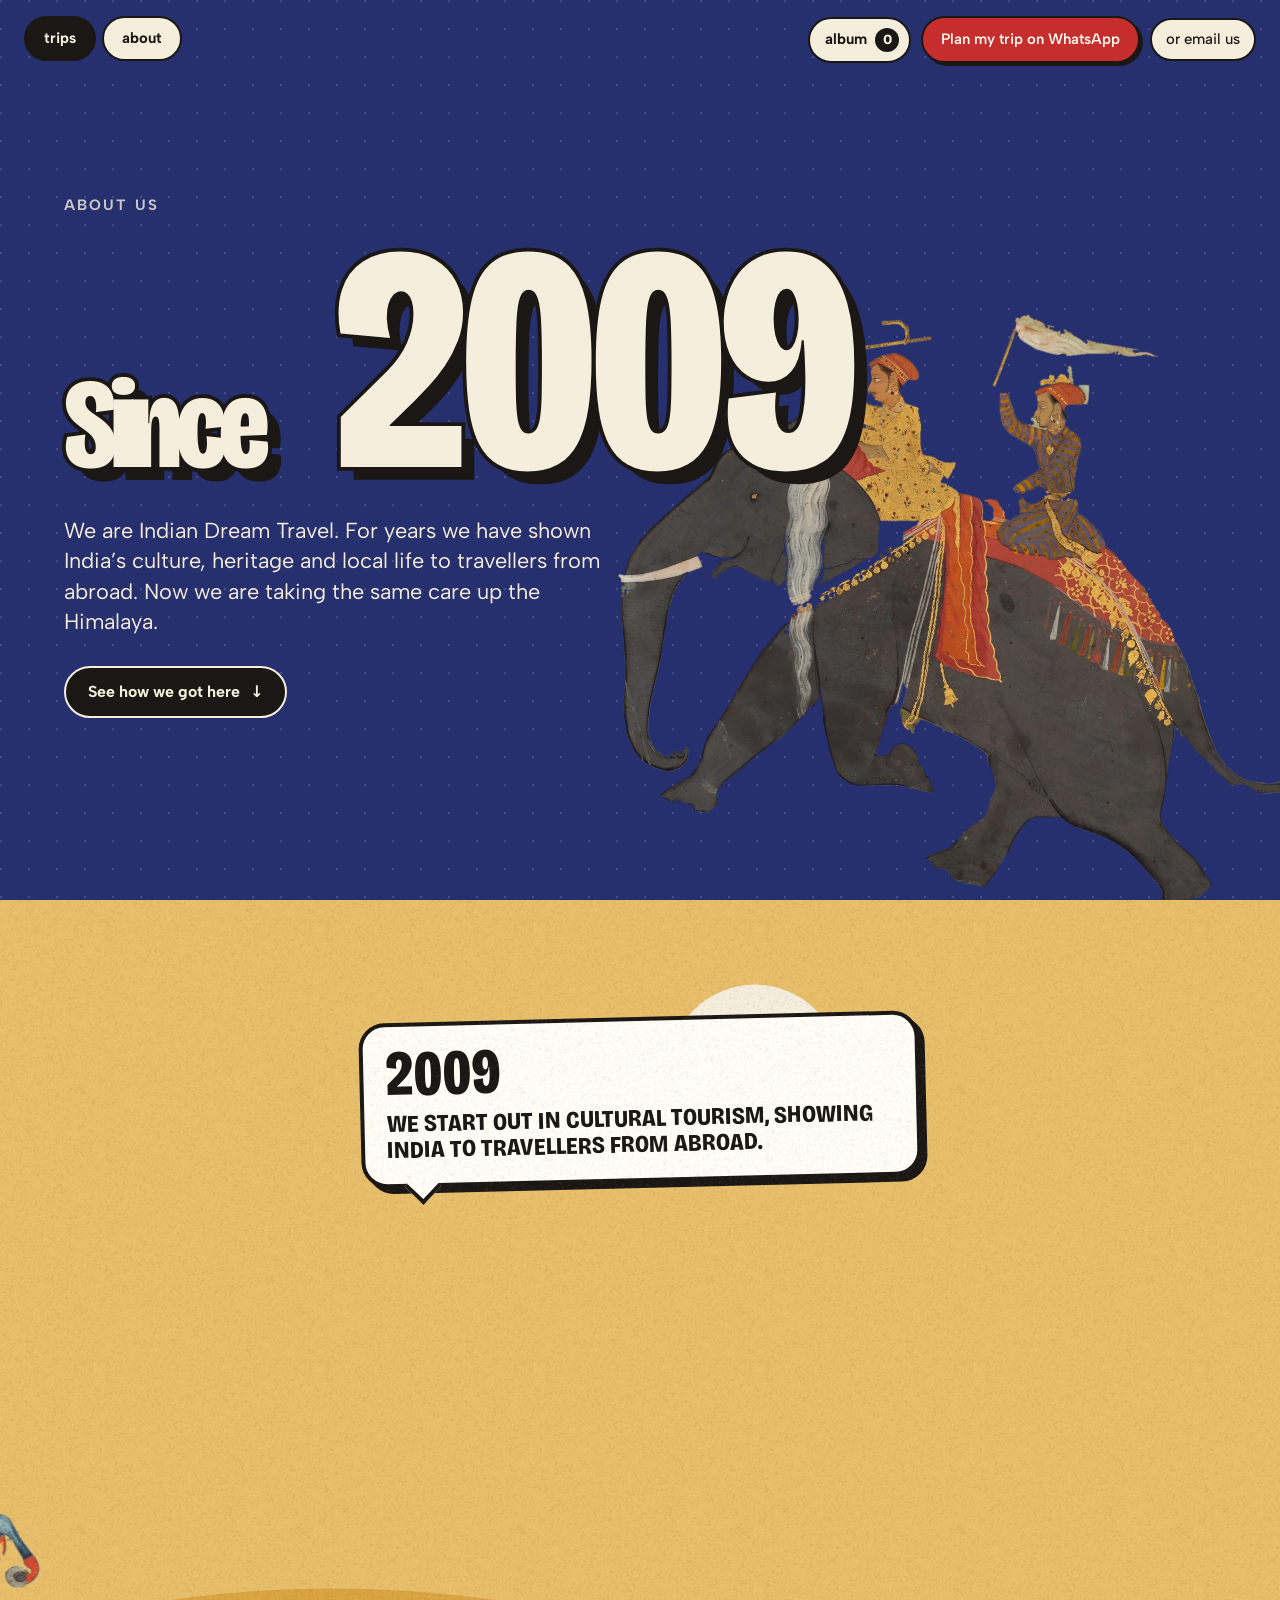
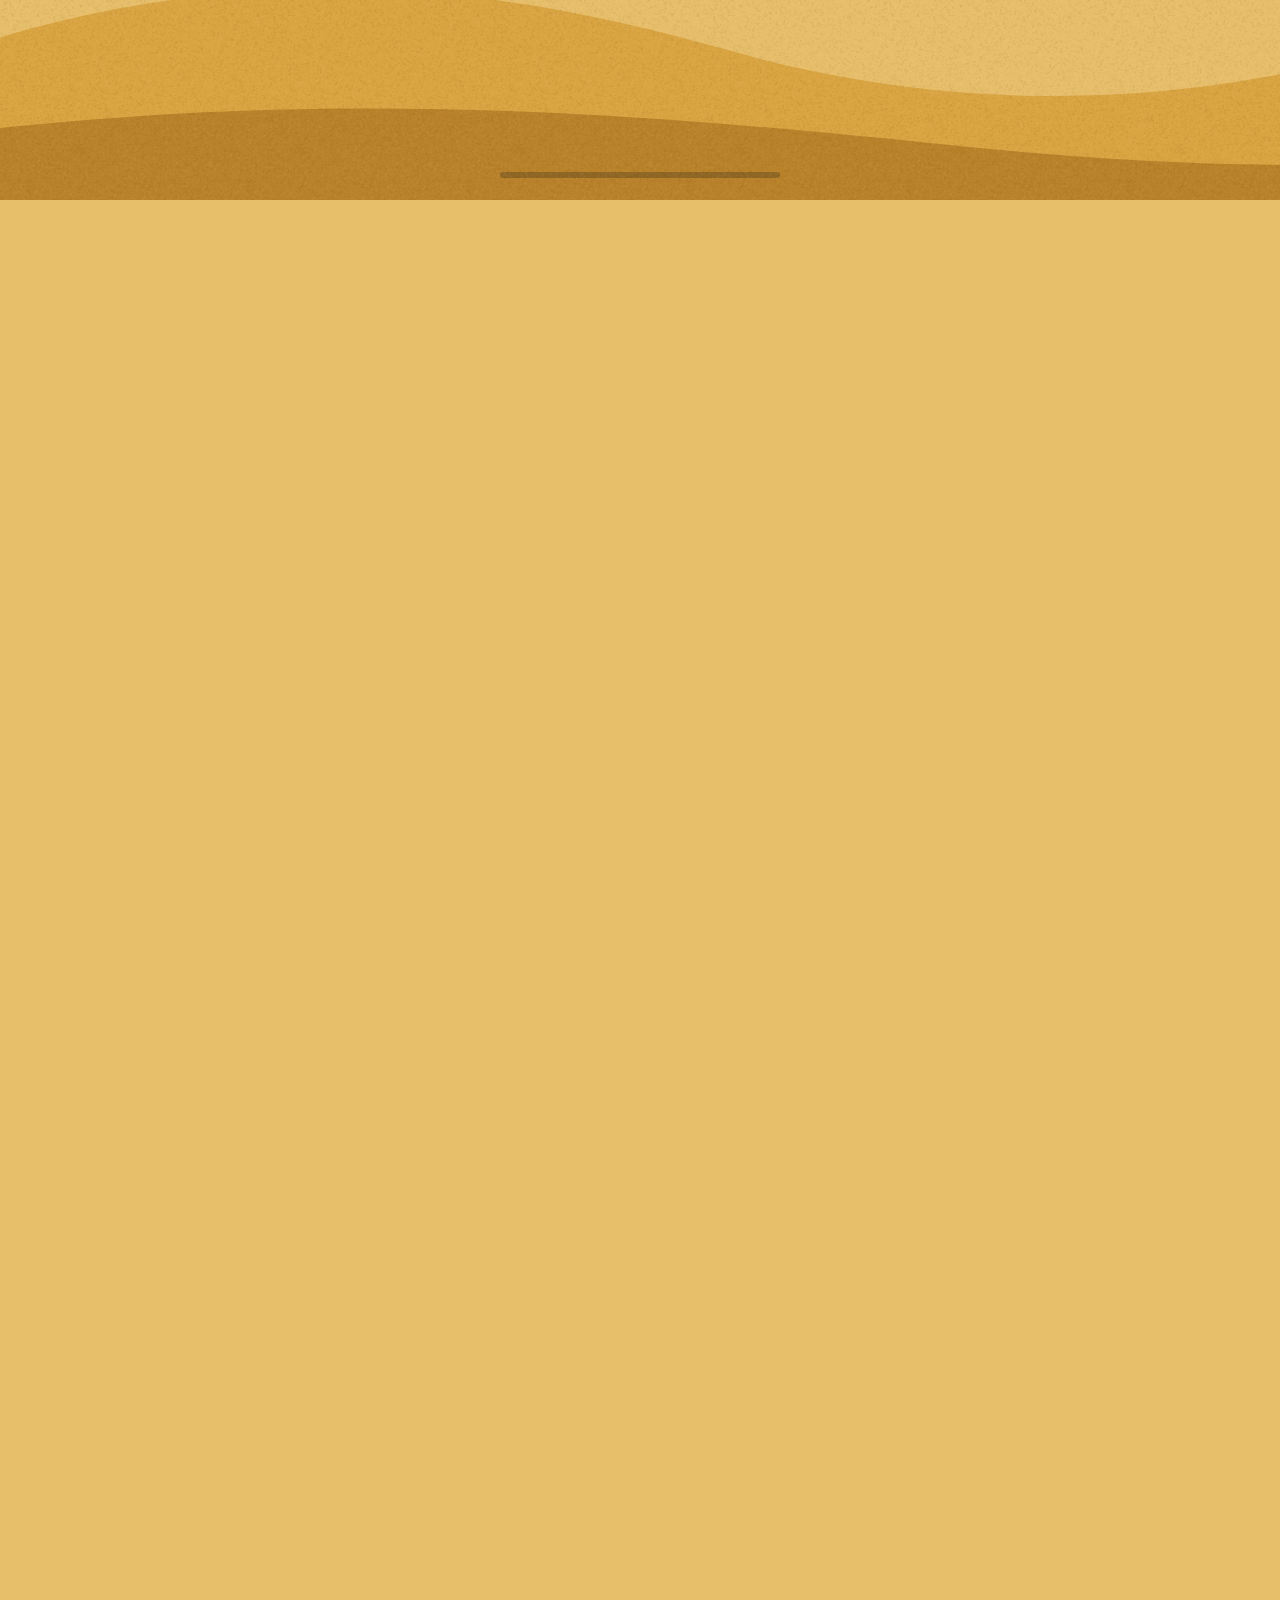
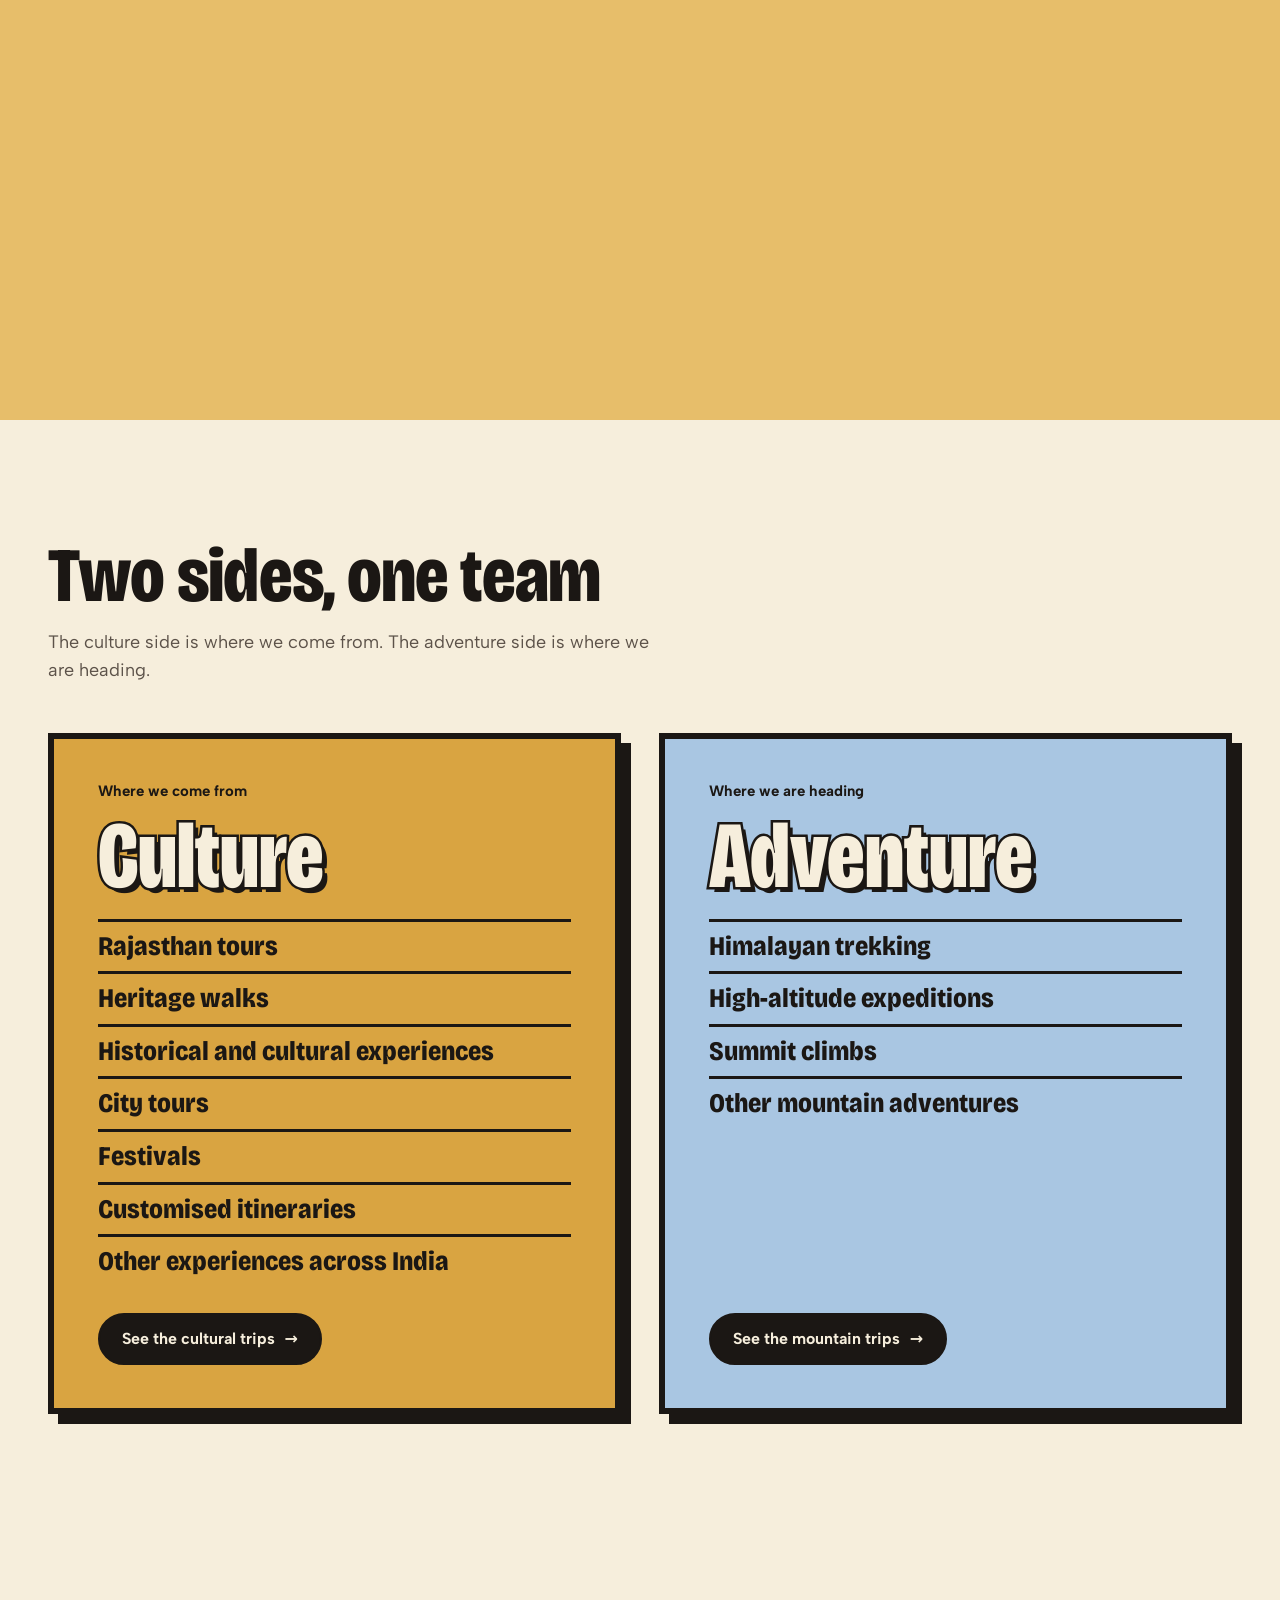
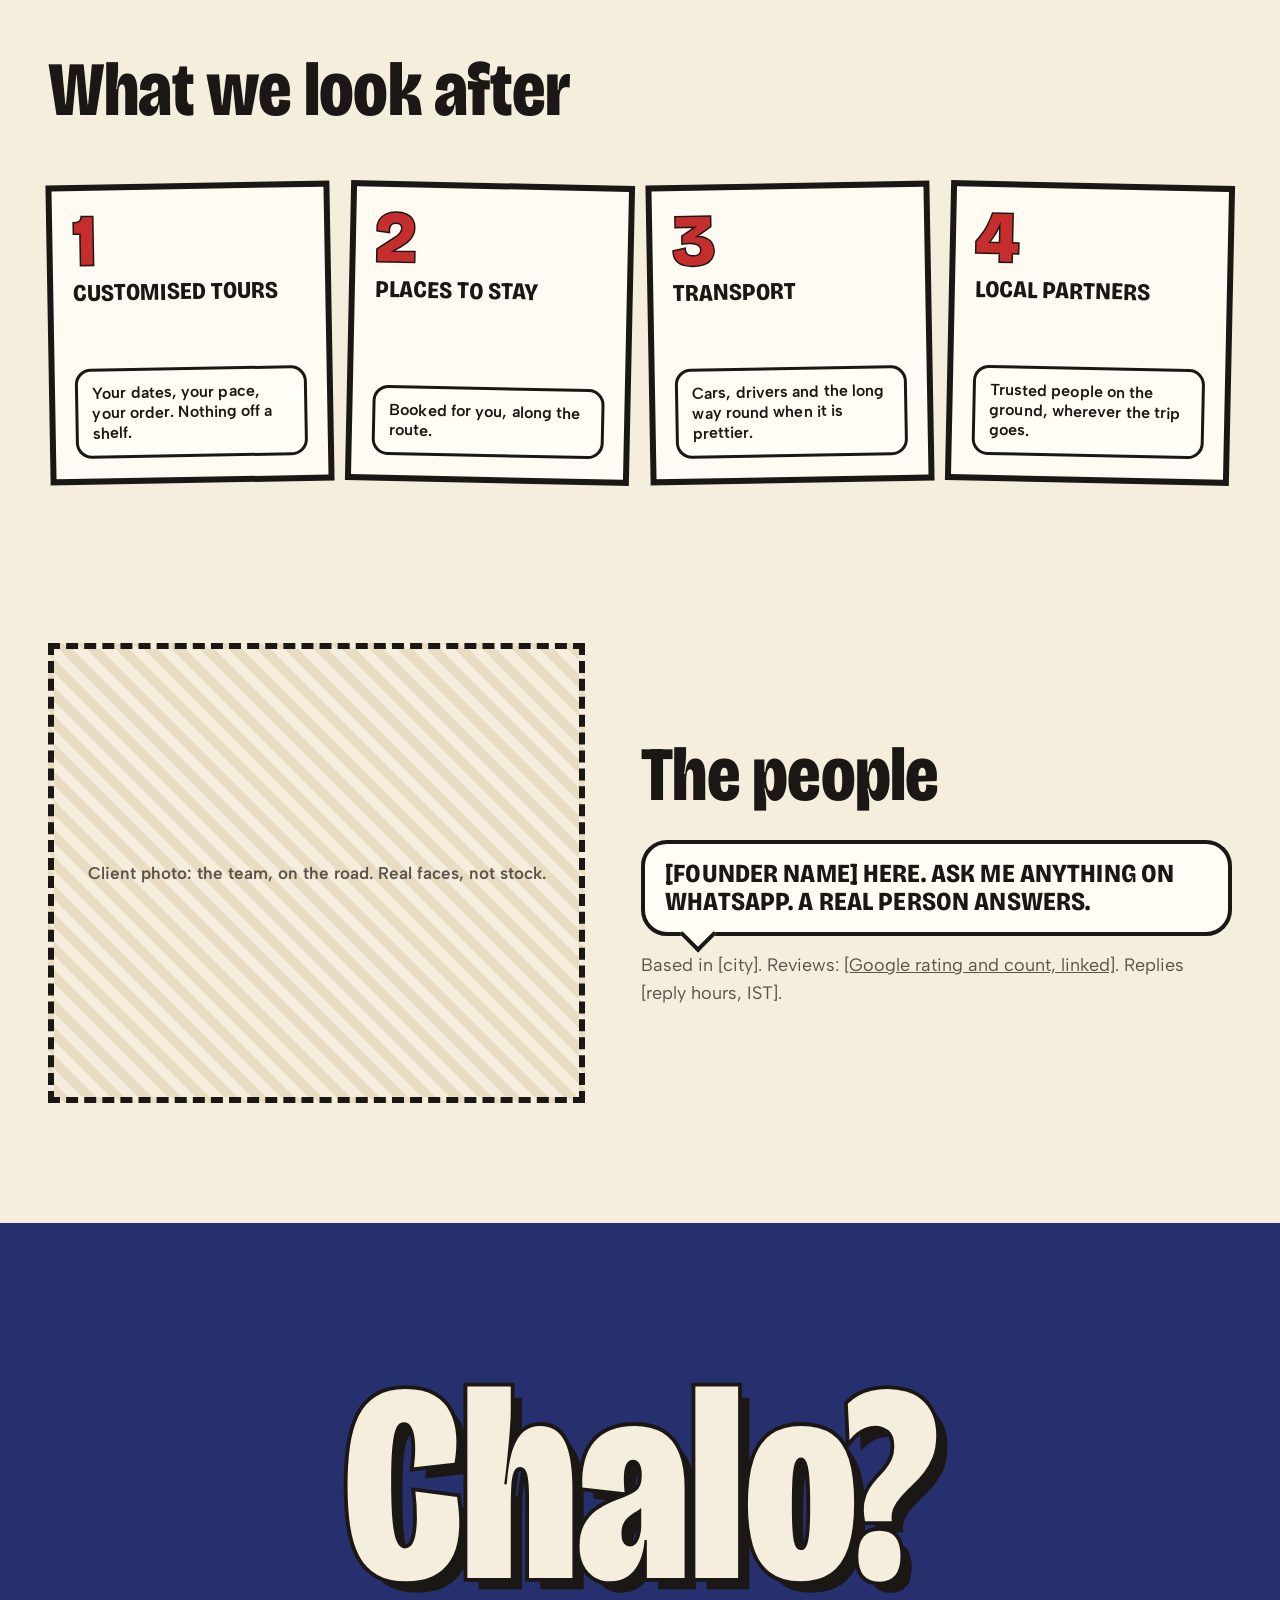
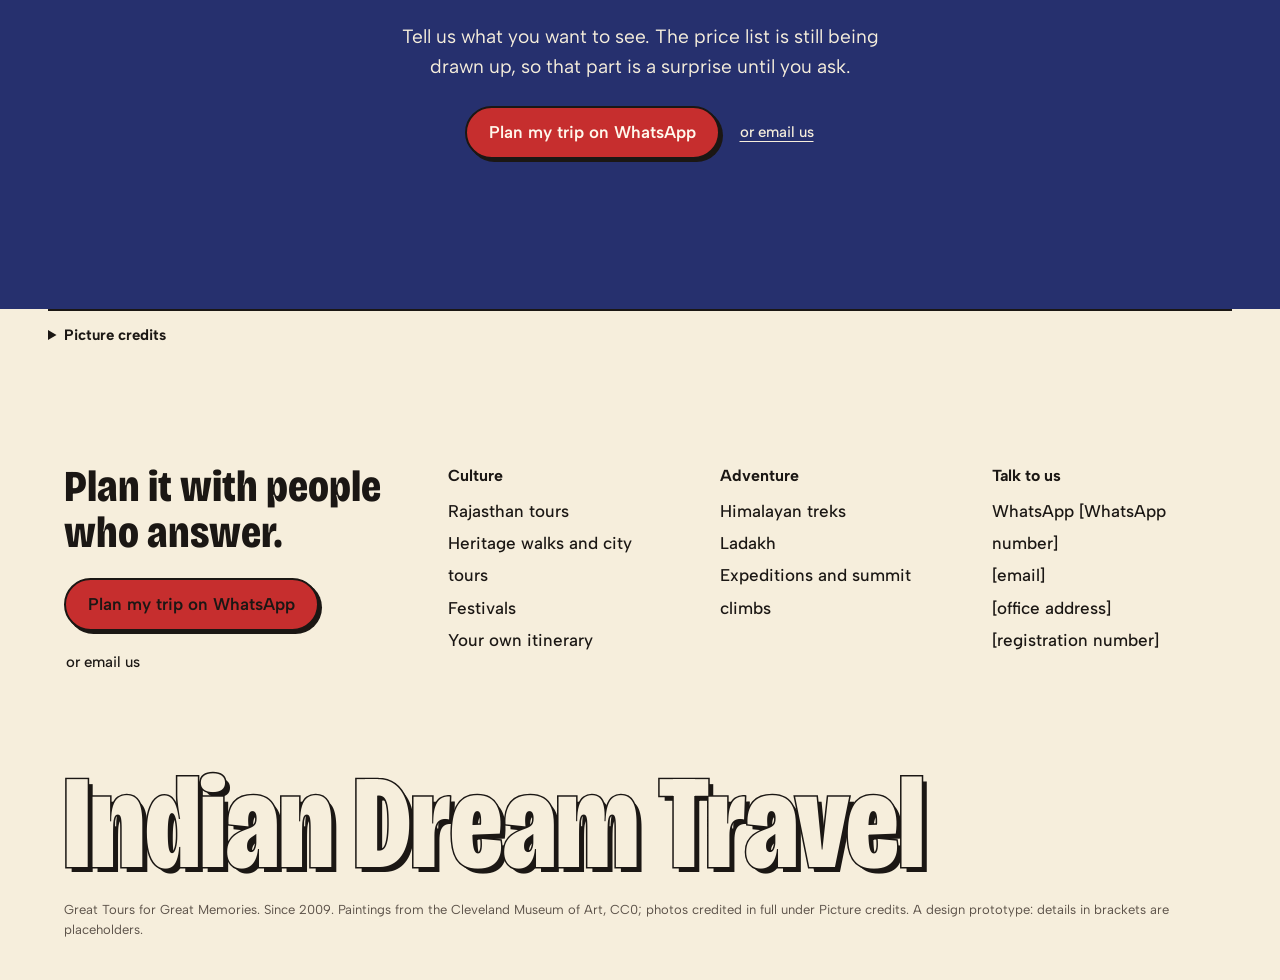
==== commit 1cb1e463: "Fix side stamp clicks and make the album a cart Side stamps sat behind their row for hit-testing bec" ====
--- a/about/index.html
+++ b/about/index.html
@@ -11,11 +11,11 @@
 <link rel="preconnect" href="https://fonts.googleapis.com">
 <link rel="preconnect" href="https://fonts.gstatic.com" crossorigin>
 <link href="https://fonts.googleapis.com/css2?family=Bricolage+Grotesque:opsz,wdth,wght@12..96,75..100,400..800&family=Albert+Sans:wght@400;500;600;700&display=swap" rel="stylesheet">
-  <script type="module" crossorigin src="../assets/chalo-about-DnZsjSRT.js"></script>
+  <script type="module" crossorigin src="../assets/chalo-about-DSxTrayL.js"></script>
   <link rel="modulepreload" crossorigin href="../assets/runtime-BU-IUSzH.js">
-  <link rel="modulepreload" crossorigin href="../assets/chrome-r43558y8.js">
+  <link rel="modulepreload" crossorigin href="../assets/chrome-CybtUeBM.js">
   <link rel="stylesheet" crossorigin href="../assets/runtime-DfqYQpwl.css">
-  <link rel="stylesheet" crossorigin href="../assets/chrome-BYINv3ny.css">
+  <link rel="stylesheet" crossorigin href="../assets/chrome-B6pCt8s0.css">
   <link rel="stylesheet" crossorigin href="../assets/chalo-about-CZ4rDdO0.css">
 </head>
 <body class="about">
@@ -28,7 +28,7 @@
     <a class="tl-link cur" href="./" aria-current="page">about</a>
   </nav>
   <a class="logo" href="../" data-page aria-label="Chalo! by Indian Dream Travel"><span style="--i:0">C</span><span style="--i:1">h</span><span style="--i:2">a</span><span style="--i:3">l</span><span style="--i:4">o</span><span style="--i:5">!</span></a>
-  <div class="bar-r"><a class="album-pill" href="../#ticket" data-page aria-label="Your album"><span>album</span><b data-album-count>0</b></a><a class="btn" data-wa href="https://wa.me/" target="_blank" rel="noopener">Plan my trip on WhatsApp</a><a class="alt" data-mail href="mailto:">or email us</a></div>
+  <div class="bar-r"><button type="button" class="album-pill" data-cart-open aria-haspopup="dialog" aria-expanded="false" aria-label="Open your album"><span>album</span><b data-album-count>0</b></button><a class="btn" data-wa href="https://wa.me/" target="_blank" rel="noopener">Plan my trip on WhatsApp</a><a class="alt" data-mail href="mailto:">or email us</a></div>
 </header>
 <main id="main">
 
@@ -96,6 +96,21 @@
   <p class="legal">Great Tours for Great Memories. Since 2009. Paintings from the Cleveland Museum of Art, CC0; photos credited in full under Picture credits. A design prototype: details in brackets are placeholders.</p>
 </footer>
 <div class="dock"><a class="alt" data-mail href="mailto:">or email us</a><a class="btn" data-wa href="https://wa.me/" target="_blank" rel="noopener">Plan my trip on WhatsApp</a></div>
+<div class="cart" id="cart" role="dialog" aria-modal="true" aria-labelledby="cart-h" hidden>
+  <div class="cart-scrim" data-cart-close></div>
+  <div class="cart-panel" data-lenis-prevent>
+    <div class="cart-head"><h2 id="cart-h">Your album</h2><button type="button" class="nav cart-x" data-cart-close aria-label="Close your album">×</button></div>
+    <div class="cart-empty"><p class="bub">Nothing in here yet. Pick a trip and its stamp lands here.</p></div>
+    <ul class="cart-items"></ul>
+    <div class="cart-more"><h3>Add more</h3><div class="cart-chips"></div></div>
+    <div class="cart-foot">
+      <p>Price: a surprise, until you ask. Nothing is booked and nothing is paid here. Next come a few quick questions, then your message.</p>
+      <a class="btn cart-go" href="../#ticket" data-page data-cart-go>Proceed</a>
+      <a class="alt cart-browse" href="../#trips" data-page data-cart-go>See the trips</a>
+    </div>
+  </div>
+</div>
+<script type="application/json" id="trips-data">[{"add":"Jaisalmer and the Thar","title":"The Golden Fort","img":"art/2018.168-800.webp","pos":"50% 70%","ch":"ch1"},{"add":"Jodhpur and Udaipur","title":"Blue City, Lake City","img":"art/2018.182-800.webp","pos":"50% 40%","ch":"ch2"},{"add":"Jaipur and Amber","title":"The Pink City","img":"art/1971.83-800.webp","pos":"50% 40%","ch":"ch3"},{"add":"Hampta Pass trek","title":"Into the Hills","img":"art/1973.104-800.webp","pos":"50% 40%","ch":"ch4"},{"add":"Ladakh","title":"The Other Desert","img":"camel_nubra-960.webp","pos":"50% 40%","ch":"ch5"},{"add":"Expeditions and summit climbs","title":"The Big Climbs","img":"summit-960.webp","pos":"60% 40%","ch":"ch6"}]</script>
 <div class="curtain" aria-hidden="true"><svg viewBox="0 0 100 12" preserveAspectRatio="none" class="cw t"><path d="M0 12V6Q12.5 0 25 6T50 6T75 6T100 6V12Z"/></svg><span class="cw-mark">Chalo!</span><svg viewBox="0 0 100 12" preserveAspectRatio="none" class="cw b"><path d="M0 0H100V6Q87.5 12 75 6T50 6T25 6T0 6Z"/></svg></div>
 </body>
 </html>
--- a/assets/chrome-B6pCt8s0.css
+++ b/assets/chrome-B6pCt8s0.css
@@ -0,0 +1 @@
+:root{--accent:#C62E2E;--on-accent:#FFF8EC;--ink:#1B1714;--paper:#F6EEDC;--ground:#F6EEDC;--muted:#5C5249;--line:#1B1714;--slot-a:#E8DCC2;--display:"Bricolage Grotesque",system-ui,sans-serif;--body:"Albert Sans",system-ui,sans-serif;--dw:800;--r:999px;--dock:#1B1714;--dock-r:999px;--h2:clamp(40px,6vw,88px);--lh:.95;--display-v:"wdth" 80;--bar-ink:#1B1714;--panel:#1B1714;--panel-ink:#F6EEDC;--msg:#F6EEDC;--msg-ink:#1B1714;--msg-r:18px;--b:6px}body{background:var(--paper)}.sr{position:absolute!important}.stage:after,.trips:after{content:"";position:absolute;inset:0;background:url(../img/grain-a.png) 0 0/220px 220px;opacity:.36;pointer-events:none;z-index:5;transform:translateZ(0)}html.lenis,html.lenis body{height:auto}.lenis.lenis-smooth{scroll-behavior:auto!important}.stage{height:100vh;height:100lvh}.bar{padding:16px 24px;align-items:flex-start}.bar-l{display:flex;gap:6px}.tl-link{background:var(--ink);color:var(--paper);font:700 15px/1 var(--body);padding:13px 18px;border-radius:999px;border:2px solid var(--ink);text-decoration:none;transition:background-color .18s ease,color .18s ease,transform .25s cubic-bezier(.34,1.56,.64,1)}.tl-link:hover{background:var(--paper);color:var(--ink);transform:translateY(-2px) rotate(-2deg)}.tl-link.cur{background:var(--paper);color:var(--ink)}.sound-pill{display:inline-flex;align-items:center;gap:6px;background:var(--paper);color:var(--ink);border:2px solid var(--ink);border-radius:999px;padding:11px 13px;font:700 14px/1 var(--body);cursor:pointer;transition:transform .25s cubic-bezier(.34,1.56,.64,1),background-color .18s ease,color .18s ease}.sound-pill:hover{transform:translateY(-2px)}.sound-pill[aria-pressed=true]{background:var(--ink);color:var(--paper)}.sound-pill i{font-style:normal;font-size:15px}.bar-r{gap:10px}.album-pill{display:inline-flex;align-items:center;gap:8px;background:var(--paper);color:var(--ink);border:2px solid var(--ink);border-radius:999px;padding:9px 10px 9px 15px;font:700 15px/1 var(--body);text-decoration:none;transition:transform .25s cubic-bezier(.34,1.56,.64,1)}.album-pill{cursor:pointer}.album-pill:hover{transform:translateY(-2px) rotate(2deg)}.cart{position:fixed;inset:0;z-index:75}.cart[hidden]{display:none}.cart-scrim{position:absolute;inset:0;background:#1b17148c;opacity:0;transition:opacity .28s ease;cursor:pointer}.cart.open .cart-scrim{opacity:1}.cart-panel{position:absolute;right:0;top:0;bottom:0;width:min(460px,100vw);display:flex;flex-direction:column;gap:18px;padding:22px 24px 24px;background:var(--paper);color:var(--ink);border-left:var(--b) solid var(--ink);box-shadow:-10px 0 #1b1714e6;overflow-y:auto;overscroll-behavior:contain;transform:translate3d(105%,0,0);transition:transform .34s cubic-bezier(.23,1,.32,1)}.cart.open .cart-panel{transform:none}.cart-head{display:flex;align-items:center;justify-content:space-between;gap:12px}.cart-head h2{margin:0;font:800 clamp(34px,4vw,48px)/1 var(--display);font-variation-settings:"wdth" 80}.cart-x{flex:none;font-size:28px}.cart-empty .bub{position:relative;max-width:none;font-size:20px;border-width:3px;border-radius:18px;opacity:1;transform:none}.cart-empty .bub:after{display:none}.cart-empty[hidden],.cart-items[hidden],.cart-more[hidden],.cart-go[hidden],.cart-browse[hidden]{display:none}.cart-items{list-style:none;margin:0;padding:0;display:grid;gap:10px}.cart-items li{display:flex;align-items:center;gap:14px;padding:10px;background:#fffbf2;border:3px solid var(--ink);animation:cart-in .34s cubic-bezier(.34,1.56,.64,1)}@keyframes cart-in{0%{scale:.92;opacity:0}}.ci-stamp{flex:none;width:60px;height:74px;padding:4px;background:#fff;outline:2px dotted var(--ink);outline-offset:-1px;transform:rotate(-3deg)}.ci-stamp img{width:100%;height:100%;object-fit:cover;display:block}.ci-t{flex:1;min-width:0;display:grid;gap:3px}.ci-t b{font:800 21px/1.05 var(--display);font-variation-settings:"wdth" 85}.ci-t small{font-size:13.5px;line-height:1.25;color:var(--muted)}.ci-x{flex:none;width:40px;height:40px;display:grid;place-items:center;padding:0 0 3px;background:none;border:2px solid var(--ink);border-radius:50%;font:800 22px/1 var(--display);cursor:pointer;transition:background-color .15s ease,color .15s ease,transform .22s cubic-bezier(.34,1.56,.64,1)}.ci-x:hover{background:var(--ink);color:var(--paper);transform:rotate(90deg)}.cart-more h3{margin:0 0 10px;font:700 14px/1 var(--body);letter-spacing:.08em;text-transform:uppercase;color:var(--muted)}.cart-chips{display:flex;flex-wrap:wrap;gap:8px}.cart-chips .chip{border-width:2px;font-size:14px;padding:10px 13px;background:#fffbf2}.cart-foot{margin-top:auto;display:grid;gap:14px;padding-top:16px;border-top:3px solid var(--ink)}.cart-foot p{margin:0;font-size:14.5px;line-height:1.4;color:var(--muted)}.cart-go{justify-content:center;font-size:18px;padding:17px 22px;box-shadow:4px 4px 0 var(--ink);border:2px solid var(--ink)}.cart-browse{justify-self:start}html.cart-open .cue{opacity:0}.album .alt{margin-left:6px;font-size:15px}.album-pill b{display:grid;place-items:center;min-width:24px;height:24px;border-radius:12px;background:var(--ink);color:var(--paper);font:800 14px/1 var(--display);transition:background-color .2s ease}.album-pill.has b{background:#2e8b57}.fly-stamp{position:fixed;left:0;top:0;z-index:70;width:72px;height:90px;background:#fffbf2 center/cover no-repeat;border:4px solid #FFFBF2;outline:2px solid var(--ink);box-shadow:4px 4px 0 var(--ink);pointer-events:none;will-change:transform}.logo{position:absolute;left:50%;top:10px;transform:translate(-50%);font:800 40px/1 var(--display);font-variation-settings:"wdth" 75;letter-spacing:-.01em;color:var(--paper);text-decoration:none;-webkit-text-stroke:2px var(--ink);paint-order:stroke fill;text-shadow:3px 3px 0 var(--ink);opacity:0;transition:opacity .3s ease}.logo span{display:inline-block;animation:wob 2.4s ease-in-out calc(var(--i) * -.3s) infinite}html.past-hero .logo{opacity:1}@keyframes wob{0%,to{transform:translateY(0) rotate(-3deg)}50%{transform:translateY(-3px) rotate(3deg)}}.bar .btn,.end-go .btn,.dock .btn{box-shadow:3px 3px 0 var(--ink);border:2px solid var(--ink);transition:transform .22s cubic-bezier(.34,1.56,.64,1),box-shadow .22s ease,filter .2s ease}.bar .btn:hover,.end-go .btn:hover{transform:translate(-2px,-2px) rotate(-1deg);box-shadow:6px 6px 0 var(--ink)}.bar .btn:active,.end-go .btn:active,.dock .btn:active{transform:translate(2px,2px) scale(.98);box-shadow:1px 1px 0 var(--ink)}.bar .alt{background:var(--paper);border-radius:999px;padding:12px 14px;text-decoration:none;border:2px solid var(--ink)}.bar .alt:hover{text-decoration:underline}.hero{--len:360vh;background:#26306e}.hero .stage{display:grid;place-items:center;background:#26306e;color:var(--paper)}.hero .stage:before{content:"";position:absolute;inset:0;background:radial-gradient(circle at 1px 1px,rgba(246,238,220,.16) 1.4px,transparent 1.6px) 0 0/28px 28px}.arch-wrap{position:absolute;left:50%;top:52%;width:min(40vw,62vh);aspect-ratio:3/4;transform:translate(-50%,-50%);z-index:3;will-change:transform}.arch-intro{position:absolute;inset:0;transition:transform .95s cubic-bezier(.65,0,.35,1)}.arch{position:absolute;inset:0;background:var(--ink);clip-path:var(--clip-arch,url(#arch));transition:clip-path .95s cubic-bezier(.65,0,.35,1)}.arch-art{position:absolute;inset:10px;clip-path:url(#arch);overflow:hidden;background:#c9d9c0;transition:opacity .6s ease .35s}.arch-art .still{position:absolute;inset:0;width:100%;height:100%;object-fit:cover;transition:opacity .4s ease}.pup{position:absolute;inset:0;overflow:hidden;opacity:0;transition:opacity .5s ease}html.pup-ready .pup{opacity:1}html.pup-ready .arch-art .still{opacity:0}.pw{position:absolute;left:0;top:0;transform-origin:0 0}.pl{position:absolute;inset:0}.pc,.pg{position:absolute;display:block;user-select:none;-webkit-user-drag:none}.pc.ink{opacity:0;pointer-events:none;will-change:opacity}.glitch{filter:url(#rgb)}.veil{position:absolute;inset:0;z-index:2;background:var(--paper);opacity:0;visibility:hidden;transition:opacity .55s ease .3s,visibility 0s .85s}html.loading .veil{opacity:1;visibility:visible;transition:none}.ld-bar{position:absolute;left:50%;bottom:20%;width:150px;height:3px;transform:translate(-50%);background:#1b171426;overflow:hidden;border-radius:2px}.ld-bar s{display:block;height:100%;background:var(--ink);transform-origin:0 50%;transform:scaleX(0);transition:transform .35s ease}html.loading{overflow:hidden}html.loading .arch-intro{transform:scale(var(--s0,.3))}html.loading .arch{clip-path:var(--clip-circle,circle(50% at 50% 55%))}html.loading .arch-art{opacity:0;transition:none}html.loading :is(.bar,.wordmark,.hero-txt,.arch-cap,.postmark){opacity:0!important}:is(.bar,.hero-txt,.arch-cap,.postmark){transition:opacity .5s ease .6s}.ld-sil{position:absolute;left:50%;top:55%;width:62%;aspect-ratio:1;transform:translate(-50%,-50%);opacity:0;transition:opacity .2s;pointer-events:none}html.loading .ld-sil{opacity:1}.ld-sil svg{width:100%;height:100%;fill:var(--paper)}.ld-sil path{opacity:0;animation:flip 1.2s steps(1) infinite}.ld-sil .s-camel{animation-delay:.3s}.ld-sil .s-elephant{animation-delay:.6s}.ld-sil .s-attendant{animation-delay:.9s}@keyframes flip{0%{opacity:1}25%,to{opacity:0}}html.arriving .wm span{animation:drop .9s cubic-bezier(.34,1.56,.64,1) calc(var(--i) * 70ms + .45s) both}@keyframes drop{0%{transform:translateY(-120%) rotate(-14deg);opacity:0}to{transform:none;opacity:1}}.postmark{position:absolute;right:-16%;top:-3%;width:clamp(86px,9.5vw,148px);z-index:4;pointer-events:none;will-change:transform}.iris{position:absolute;left:50%;top:52%;width:152vmax;height:152vmax;border-radius:50%;z-index:6;background:#d9a441;transform:translate3d(-50%,-50%,0) scale(0);will-change:transform;pointer-events:none}html:not(.cam) .iris{display:none}.arch-cap{position:absolute;left:0;right:0;bottom:-34px;margin:0;text-align:center;font:500 13px/1.2 var(--body);opacity:.75}.wordmark{position:absolute;left:0;right:0;top:50%;margin:0;z-index:4;text-align:center;pointer-events:none;will-change:transform,opacity}.wm{display:block;font:800 clamp(96px,min(21vw,42vh),360px)/.8 var(--display);font-variation-settings:"wdth" 75;letter-spacing:-.02em;color:var(--paper);-webkit-text-stroke:clamp(4px,.6vw,9px) var(--ink);paint-order:stroke fill;text-shadow:.05em .05em 0 var(--ink)}.wm span{display:inline-block;transform-origin:50% 90%;animation:wob 2.8s ease-in-out calc(var(--i) * -.35s) infinite}.wm.hop span{animation:wob 2.8s ease-in-out calc(var(--i) * -.35s) infinite,hop .75s cubic-bezier(.3,0,.3,1) calc(var(--i) * 65ms) both}.logo.hop span{animation:wob 2.4s ease-in-out calc(var(--i) * -.3s) infinite,hop .75s cubic-bezier(.3,0,.3,1) calc(var(--i) * 65ms) both}@keyframes hop{0%,to{translate:0 0;scale:1}32%{translate:0 -34%;scale:.94 1.08}58%{translate:0 0;scale:1.14 .84}74%{scale:.97 1.03}}.wordmark .sub{display:inline-block;margin-top:18px;background:var(--paper);color:var(--ink);font:700 15px/1 var(--body);padding:10px 16px;border-radius:999px;border:2px solid var(--ink);transform:rotate(-2deg)}.hero-txt{position:absolute;left:clamp(16px,2.2vw,56px);bottom:clamp(24px,3.5vh,56px);width:clamp(260px,22vw,440px);z-index:4}.hero-txt p{margin:0 0 18px;font-size:clamp(15px,1.12vw,22px);line-height:1.45}.pill{display:inline-flex;align-items:center;gap:10px;background:var(--ink);color:var(--paper);font:700 16px/1 var(--body);padding:16px 22px;border-radius:999px;text-decoration:none;border:2px solid var(--paper)}.pill{transition:background-color .18s ease,color .18s ease,transform .25s cubic-bezier(.34,1.56,.64,1)}.pill:after{content:"↓";transition:transform .25s cubic-bezier(.34,1.56,.64,1)}.pill:hover{background:var(--paper);color:var(--ink);transform:translateY(-2px) rotate(-1deg)}.pill:hover:after{transform:translateY(3px)}.pill:active{transform:scale(.96)}.pill.dark{background:var(--ink);color:var(--paper);border-color:var(--ink);text-decoration:none}.pill.dark:after{content:"→"}.pill.dark:hover{background:var(--paper);color:var(--ink)}.pill.dark:hover:after{transform:translate(4px)}.trips{position:relative;padding:120px 32px 96px;background:var(--paper);overflow:hidden}.trips h2{margin:0 auto;max-width:14ch;text-align:center;font:800 var(--h2)/var(--lh) var(--display);font-variation-settings:var(--display-v)}.stamps{list-style:none;margin:64px auto 0;padding:0;display:grid;grid-template-columns:repeat(5,1fr);gap:28px;max-width:1360px}.stamp{--perf:radial-gradient(circle,transparent 5.5px,#000 6px) -9px -9px/18px 18px,linear-gradient(#000 0 0) 9px 9px/ calc(100% - 18px) calc(100% - 18px) no-repeat;transform:rotate(var(--r,0deg));transition:transform .35s cubic-bezier(.34,1.56,.64,1)}.stamp:nth-child(1){--r:-3deg}.stamp:nth-child(2){--r:2deg;margin-top:28px}.stamp:nth-child(3){--r:-1.5deg}.stamp:nth-child(4){--r:3deg;margin-top:36px}.stamp:nth-child(5){--r:-2.5deg}.stamp:hover,.stamp:focus-within{transform:rotate(0) translateY(-8px) scale(1.03)}.stamp a{position:relative;display:grid;grid-template-rows:auto auto auto;padding:16px 16px 18px;background:#fffbf2;text-decoration:none;-webkit-mask:var(--perf);mask:var(--perf);filter:drop-shadow(0 0 0 transparent)}.st-img{position:relative;display:block;aspect-ratio:4/5;background:var(--ground);padding:10px;overflow:hidden}.st-img img{width:100%;height:100%;object-fit:cover;filter:saturate(1.05)}.st-val{position:absolute;left:30px;top:30px;background:var(--ink);color:var(--paper);font:800 18px/1 var(--display);padding:8px 10px;border-radius:4px}.st-no{position:absolute;right:30px;top:28px;font:800 34px/1 var(--display);color:var(--paper);-webkit-text-stroke:2px var(--ink);paint-order:stroke fill}.st-t{margin-top:14px;font:800 clamp(18px,2.6vh,30px)/1 var(--display);font-variation-settings:"wdth" 80}.st-p{margin-top:6px;font-size:clamp(12px,1.6vh,16px);line-height:1.25;color:var(--muted)}.trips-note{max-width:60ch;margin:48px auto 0;text-align:center;color:var(--muted);font-size:15px}.rings,.deck{display:none}html.deck-on .trips{position:relative;z-index:7;margin-top:-100vh;margin-top:-100lvh;min-height:100vh;min-height:100svh;padding:104px 0 56px;display:flex;flex-direction:column;align-items:center;background:var(--ground);transition:background-color .5s ease}html.deck-on .rings{display:block;position:absolute;inset:0;width:100%;height:100%;-webkit-mask-image:linear-gradient(to bottom,transparent,#000 24vh);mask-image:linear-gradient(to bottom,transparent,#000 24vh)}html.deck-on .trips.no-gl{background:repeating-radial-gradient(circle at 50% 52%,var(--ground) 0 9vmax,color-mix(in srgb,var(--ground),#F6EEDC 42%) 9vmax 18vmax)}html.deck-on .trips h2{position:relative;z-index:2;color:var(--paper);-webkit-text-stroke:5px var(--ink);paint-order:stroke fill;text-shadow:5px 5px 0 var(--ink);max-width:16ch}html.deck-on .stamps{position:relative;z-index:2;display:block;width:100%;max-width:none;height:58vh;margin:24px 0 0;perspective:1400px}html.deck-on .stamp{position:absolute;left:50%;top:50%;width:min(60vw,36vh);margin:0!important;transition:none;will-change:transform}html.deck-on .stamps{cursor:grab;touch-action:pan-y;user-select:none;-webkit-user-select:none}html.deck-on .stamps.grabbing,html.deck-on .stamps.grabbing a{cursor:grabbing}.stamp img{pointer-events:none;-webkit-user-drag:none}html.deck-on .stamp a{transition:transform .25s ease}html.deck-on .stamp:not(.on) a{cursor:pointer}html.deck-on .deck{position:relative;z-index:3;display:flex;align-items:center;gap:10px;margin-top:6px;padding:6px;background:var(--ink);color:var(--paper);border-radius:999px;box-shadow:4px 4px #1b171459}.deck .nav{width:44px;height:44px;font-size:24px;box-shadow:none;border-color:var(--paper)}.deck-t{display:grid;gap:4px;min-width:220px;padding:0 6px}.deck-t b{font:800 17px/1 var(--display);font-variation-settings:"wdth" 85;text-transform:uppercase}.deck-t span{font-size:13px;opacity:.75}.deck-go{background:var(--paper);color:var(--ink);font:700 15px/1 var(--body);padding:13px 16px;border-radius:999px;text-decoration:none;white-space:nowrap}.deck-go{transition:transform .22s cubic-bezier(.34,1.56,.64,1),background-color .2s ease}.deck-go:hover{background:var(--ground);transform:scale(1.05) rotate(-1deg)}.deck-go:active{transform:scale(.95)}html.deck-on .trips-note{position:relative;z-index:2;color:var(--ink);background:var(--paper);border:2px solid var(--ink);border-radius:999px;padding:8px 16px;margin-top:22px;font-size:14px}.next-stop{position:fixed;inset:0;z-index:80;display:grid;place-items:center;background:#1e1a17;color:var(--paper);opacity:0;visibility:hidden}.next-stop.on{opacity:1;visibility:visible;transition:opacity .25s ease}.next-stop.lift{transform:translateY(calc(-100% - 10vh));transition:transform .85s cubic-bezier(.65,0,.35,1)}.ns-ink{position:absolute;inset:0;width:100%;height:100%;object-fit:cover;opacity:.1}.next-stop p{position:relative;margin:0;text-align:center}.next-stop small{display:block;margin-bottom:10px;font:600 12px/1 var(--body);letter-spacing:.16em;text-transform:uppercase;opacity:.7}.next-stop b{font:800 clamp(28px,4vw,52px)/1 var(--display);font-variation-settings:"wdth" 80}.ns-wave{position:absolute;left:0;top:100%;width:100%;height:10vh;fill:#1e1a17;transform-origin:50% 0}.next-stop.lift .ns-wave{animation:wave .85s ease-in-out}@keyframes wave{0%{transform:scaleY(.4)}45%{transform:scaleY(1.6) scaleX(1.05)}to{transform:scaleY(.8)}}.cue{position:fixed;left:0;top:0;z-index:38;width:64px;height:64px;margin:-32px 0 0 -32px;display:grid;place-items:center;border-radius:50%;background:var(--paper);border:3px solid var(--ink);box-shadow:3px 3px 0 var(--ink);color:var(--ink);font:800 36px/1 var(--display);pointer-events:none;opacity:0;scale:.5;transition:opacity .18s ease,scale .25s cubic-bezier(.34,1.56,.64,1)}.cue span{margin-top:-5px}.cue.on{opacity:1;scale:1}html.cue-on .comic .stage{cursor:none}html.cue-on .comic .stage :is(button,a,.chip){cursor:pointer}html.cue-on.cam .cam-nav{display:none}.comic{background:var(--ground)}.comic .stage{background:var(--ground);touch-action:pan-y;perspective:1800px}.comic.live .world{will-change:transform}.ch-title{will-change:opacity}.horizon{position:absolute;left:-10%;right:-10%;bottom:0;width:120%;height:46%;z-index:0;transform:translate(var(--hx,0))}.horizon .h1{fill:var(--deep);opacity:.55}.horizon .h2{fill:var(--deep)}.ch-title{position:absolute;left:32px;top:96px;z-index:4;color:var(--ink);pointer-events:none}.ch-title p{margin:0;font:700 15px/1 var(--body)}.ch-title h2{margin:8px 0 6px;font:800 clamp(52px,8vw,128px)/.85 var(--display);font-variation-settings:"wdth" 75;color:var(--paper);-webkit-text-stroke:5px var(--ink);paint-order:stroke fill;text-shadow:6px 6px 0 var(--ink);max-width:9ch}.ch-title .ch-place{display:inline-block;background:var(--paper);border:2px solid var(--ink);padding:8px 14px;border-radius:999px;font-weight:600;font-size:15px}.world{position:relative;z-index:2}.page{position:relative;display:grid;grid-template-columns:1fr 1fr;grid-template-rows:repeat(3,1fr);gap:20px;padding:28px;background:var(--paper);border:var(--b) solid var(--ink);box-shadow:14px 14px #1b1714e6;transform:rotate(var(--tilt))}.panel{position:relative;overflow:hidden;border:var(--b) solid var(--ink);background:var(--slot-a);cursor:pointer}.panel .pimg{position:absolute;inset:0;width:100%;height:100%;object-fit:cover;display:block;transform:translate(var(--mx,0),var(--my,0)) scale(1.05);transition:transform .7s cubic-bezier(.2,.8,.2,1)}.panel.hov .bub{animation:bub-wig .5s cubic-bezier(.34,1.56,.64,1)}@keyframes bub-wig{30%{rotate:-2deg}60%{rotate:1.5deg}}.bub{position:absolute;z-index:2;max-width:78%;margin:0;padding:16px 20px;background:#fffdf6;color:var(--ink);border:4px solid var(--ink);border-radius:26px;font:800 30px/1.08 var(--display);font-variation-settings:"wdth" 85;text-transform:uppercase;letter-spacing:.005em;transition:transform .45s cubic-bezier(.34,1.56,.64,1),opacity .2s ease}.bub:after{content:"";position:absolute;width:26px;height:26px;background:inherit;border:inherit;border-width:0 4px 4px 0;transform:rotate(45deg)}.bub.tl{left:20px;top:20px;transform-origin:20% 100%}.bub.tl:after{left:34px;bottom:-15px}.bub.tr{right:20px;top:20px;transform-origin:80% 100%}.bub.tr:after{right:34px;bottom:-15px}.bub.bl{left:20px;bottom:20px;transform-origin:20% 0}.bub.bl:after{left:34px;top:-15px;transform:rotate(225deg)}.bub.none{display:none}.bub.br{right:20px;bottom:20px;transform-origin:80% 0}.bub.br:after{right:34px;top:-15px;transform:rotate(225deg)}.cap{position:absolute;left:0;top:0;z-index:2;margin:0;max-width:76%;padding:10px 14px 11px;background:var(--paper);color:var(--ink);border:solid var(--ink);border-width:0 var(--b) var(--b) 0;font:700 21px/1.18 var(--body)}.cap~.bub.tl,.cap~.bub.tr{top:104px}.pimg.loop-a{pointer-events:none}.panel[data-loop=sky] .loop-a{-webkit-mask-image:linear-gradient(to bottom,#000 0,#000 18%,transparent 40%);mask-image:linear-gradient(to bottom,#000 0,#000 18%,transparent 40%);animation:loop-sky 11s ease-in-out infinite alternate paused}.panel[data-loop=water] .loop-a{-webkit-mask-image:linear-gradient(to top,#000 0,#000 18%,transparent 36%);mask-image:linear-gradient(to top,#000 0,#000 18%,transparent 36%);animation:loop-water 2.6s ease-in-out infinite alternate paused}.panel.on .loop-a,.panel.on[data-loop]:after,.panel.on[data-loop]:before{animation-play-state:running}@keyframes loop-sky{0%{translate:-1.6% 0}to{translate:1.6% 0}}@keyframes loop-water{0%{translate:-.7% 0;scale:1 1}to{translate:.7% .3%;scale:1 1.012}}.panel[data-loop=snow]:after{content:"";position:absolute;inset:-240px 0 0;z-index:1;pointer-events:none;background:radial-gradient(circle,#fff 0 2.6px,transparent 3px) 0 0/90px 80px,radial-gradient(circle,rgba(255,255,255,.75) 0 1.8px,transparent 2.2px) 40px 30px/130px 120px;animation:loop-snow 7s linear infinite paused}@keyframes loop-snow{to{transform:translate3d(-30px,240px,0)}}.panel[data-loop=stars]:after{content:"";position:absolute;inset:0;z-index:1;pointer-events:none;background:radial-gradient(circle,#fff 0 2px,transparent 2.6px) 10px 20px/170px 150px,radial-gradient(circle,#fff 0 1.5px,transparent 2px) 70px 90px/230px 190px;animation:loop-tw 2.4s ease-in-out infinite alternate paused}@keyframes loop-tw{0%{opacity:.15}to{opacity:1}}.panel[data-loop=sand]:after{content:"";position:absolute;left:-30%;right:-30%;bottom:0;height:24%;z-index:1;pointer-events:none;background:repeating-linear-gradient(178deg,transparent 0 9px,rgba(255,240,205,.22) 9px 11px,transparent 11px 24px);-webkit-mask-image:linear-gradient(to top,#000,transparent);mask-image:linear-gradient(to top,#000,transparent);animation:loop-sand 3.4s linear infinite paused}@keyframes loop-sand{to{transform:translate3d(14%,0,0)}}.panel[data-loop=lamp]:after{content:"";position:absolute;inset:0;z-index:1;pointer-events:none;background:radial-gradient(circle at 30% 62%,rgba(255,190,90,.6),transparent 15%),radial-gradient(circle at 62% 66%,rgba(255,170,70,.5),transparent 13%);animation:loop-lamp 1.1s ease-in-out infinite alternate paused}@keyframes loop-lamp{0%{opacity:.35}to{opacity:1}}.panel[data-loop=holi]:before,.panel[data-loop=holi]:after{content:"";position:absolute;z-index:1;width:46%;aspect-ratio:1;border-radius:50%;pointer-events:none;opacity:0;animation:loop-puff 3.2s ease-out infinite paused}.panel[data-loop=holi]:before{left:6%;top:24%;background:radial-gradient(circle,rgba(233,60,140,.75),transparent 68%)}.panel[data-loop=holi]:after{right:0;top:48%;background:radial-gradient(circle,rgba(250,190,40,.8),transparent 68%);animation-delay:1.3s}@keyframes loop-puff{0%{opacity:0;transform:scale(.2)}18%{opacity:1}70%,to{opacity:0;transform:scale(1.5)}}.factp{background:#fffbf2;padding:26px 28px;cursor:default}.facts{margin:0;display:grid;grid-template-columns:1fr 1fr;gap:14px 24px}.facts div{border-top:3px solid var(--ink);padding-top:8px}.facts dt{font:700 17px/1 var(--body);text-transform:uppercase;letter-spacing:.04em;color:var(--muted)}.facts dd{margin:6px 0 0;font:800 clamp(20px,2.6cqw,26px)/1.05 var(--display);font-size:25px;font-variation-settings:"wdth" 80;overflow-wrap:anywhere}.factp .bub{position:absolute;inset:auto 20px 20px auto;font-size:24px}.factp .bub.tr:after{top:-15px;bottom:auto;transform:rotate(225deg)}.card{background:var(--ground);cursor:default}.trip-card{position:absolute;inset:0;display:grid;grid-template-columns:1fr auto;grid-template-rows:auto auto 1fr auto;column-gap:24px;padding:26px 30px;color:var(--ink)}.tc-no{margin:0;font:700 18px/1 var(--body)}.trip-card h3{grid-column:1;margin:8px 0 0;font:800 64px/.9 var(--display);font-variation-settings:"wdth" 75;color:var(--paper);-webkit-text-stroke:4px var(--ink);paint-order:stroke fill;text-shadow:4px 4px 0 var(--ink)}.tc-place{grid-column:1;margin:10px 0 0;font-weight:600;font-size:22px}.trip-card dl{grid-column:2;grid-row:1/4;margin:0;display:grid;gap:12px;align-content:start;text-align:right}.trip-card dt{font:700 15px/1 var(--body);text-transform:uppercase;letter-spacing:.06em}.trip-card dd{margin:4px 0 0;font:800 42px/1 var(--display)}.chip.big{grid-column:1/3;justify-self:start;align-self:end;background:var(--paper);border:3px solid var(--ink);font-size:22px;padding:18px 24px;box-shadow:4px 4px 0 var(--ink);border-radius:999px}.chip.big:before{content:"+";margin-right:10px;font-weight:800}.chip.big[aria-pressed=true]{background:var(--ink);color:var(--paper);border-color:var(--ink)}.chip.big[aria-pressed=true]:before{content:"✓"}.chip.big .if-on,.chip.big[aria-pressed=true] .if-off{display:none}.chip.big[aria-pressed=true] .if-on{display:inline}.cam-nav{display:none}.blobs{display:none;position:absolute;inset:0;width:100%;height:100%;z-index:0}html.cam .blobs{display:block}html.cam .comic .horizon{display:none}.prop{position:absolute;z-index:3;pointer-events:none}html:not(.cam) .prop{display:none}.lantern{left:620px;top:-660px;width:120px;height:720px}.lantern .swing{position:absolute;inset:0;transform-origin:60px 0}.lantern .cord{position:absolute;left:58px;top:0;width:4px;height:490px;background:var(--ink)}.lantern svg{position:absolute;left:0;top:486px;width:120px;height:230px}.kite{z-index:-1;width:120px;height:260px;transform-origin:50% 0;animation:kite var(--d) ease-in-out infinite alternate}.kite svg{position:relative;width:100%;height:100%;overflow:visible}.kite:before{content:"";position:absolute;left:59px;top:136px;width:2px;height:420px;background:#1b171480;transform-origin:0 0;transform:rotate(-8deg)}@keyframes kite{0%{transform:rotate(var(--r)) translateY(0)}to{transform:rotate(calc(var(--r) + 10deg)) translateY(-22px)}}.prop.ele{left:-250px;top:800px;width:504px;height:428px;z-index:4;pointer-events:auto;opacity:0;transform:translate(170px,30px) scale(.55);transition:transform 1s cubic-bezier(.34,1.35,.64,1),opacity .3s ease}.prop.ele.out{opacity:1;transform:none}.prop.ele .pw{transform:scale(.36)}.sfx-slot{position:relative;z-index:3;pointer-events:none}.sfx{position:absolute;white-space:nowrap;font:800 74px/.85 var(--display);font-variation-settings:"wdth" 75;color:var(--ground);-webkit-text-stroke:5px var(--ink);paint-order:stroke fill;text-shadow:5px 5px 0 var(--ink);rotate:-8deg}.sfx small{display:block;width:max-content;margin-top:10px;padding:5px 9px;background:var(--paper);border:3px solid var(--ink);color:var(--ink);font:800 17px/1 var(--body);letter-spacing:.06em;text-transform:uppercase;-webkit-text-stroke:0;text-shadow:none;rotate:5deg}.sfx.br{right:-50px;bottom:-40px}.sfx.tr{right:-44px;top:-44px;rotate:7deg}.sfx.bl{left:-40px;bottom:-36px}html.cam .sfx{opacity:0;scale:.2}html.cam .panel.on+.sfx-slot .sfx{animation:pow .55s cubic-bezier(.34,1.8,.64,1) .18s forwards}@keyframes pow{to{opacity:1;scale:1}}html.cam .comic .world{position:absolute;left:0;top:0;width:var(--ww);height:var(--wh);transform-origin:0 0}html.cam .comic .page{position:absolute;width:900px;height:1200px;left:var(--x);top:0}html.cam .comic .bub{transform:scale(0) rotate(-6deg);opacity:0}html.cam .comic .panel.on .bub{transform:none;opacity:1}html.cam .comic .panel.on .bub.bl{transform:none}html.cam .comic .ch-title{transition:opacity .3s ease}html.cam .cam-nav{display:flex;position:absolute;right:24px;top:50%;transform:translateY(-50%);flex-direction:column;gap:12px;z-index:6}.nav{width:52px;height:52px;border-radius:50%;border:2px solid var(--ink);background:var(--paper);color:var(--ink);font:800 28px/1 var(--display);cursor:pointer;box-shadow:3px 3px 0 var(--ink);display:grid;place-items:center;padding:0 0 4px}.nav:hover{background:var(--ink);color:var(--paper)}.nav:active{transform:translate(2px,2px);box-shadow:1px 1px 0 var(--ink)}html:not(.cam) .comic{height:auto}html:not(.cam) .comic .stage{position:relative;height:auto;overflow:visible;padding:96px 24px 120px}html:not(.cam) .comic .ch-title{position:relative;left:auto;top:auto;margin:0 auto 40px;max-width:1240px}html:not(.cam) .comic .world{display:flex;flex-wrap:wrap;justify-content:center;gap:56px;max-width:1900px;margin:0 auto}html:not(.cam) .comic .page{width:min(900px,100%);aspect-ratio:3/4}html:not(.cam) .comic .horizon{height:30%}.player{position:fixed;z-index:39;left:50%;bottom:24px;display:flex;align-items:center;gap:12px;padding:6px;background:var(--ink);color:var(--paper);border-radius:999px;transform:translate(-50%,140%);transition:transform .4s cubic-bezier(.23,1,.32,1)}.player.on{transform:translate(-50%)}.player .nav{width:42px;height:42px;font-size:22px;box-shadow:none;border-color:var(--paper)}.pl-thumb{flex:none;width:38px;height:38px;border-radius:50%;overflow:hidden;border:2px solid var(--paper)}.pl-thumb:empty{display:none}.pl-thumb img{width:100%;height:100%;object-fit:cover}.pl-t{display:grid;gap:7px;min-width:220px;padding:6px;background:none;border:0;color:inherit;text-align:left;cursor:pointer;border-radius:10px}.pl-t:hover b{text-decoration:underline;text-underline-offset:3px}.pl-t b{font:800 17px/1 var(--display);font-variation-settings:"wdth" 85;text-transform:uppercase}.pl-t b:after{content:" ▴";font-size:.8em;opacity:.7}.pl-menu{position:absolute;left:0;right:0;bottom:calc(100% + 10px);padding:8px;background:var(--ink);border-radius:20px;display:grid;gap:2px;box-shadow:4px 4px #1b17144d}.pl-menu[hidden]{display:none}.pl-menu p{margin:6px 10px;font:600 12px/1 var(--body);letter-spacing:.1em;text-transform:uppercase;opacity:.65}.pl-menu a{display:flex;gap:10px;padding:10px;border-radius:12px;color:var(--paper);text-decoration:none;font:700 15px/1.1 var(--display);font-variation-settings:"wdth" 85}.pl-menu a span{opacity:.6}.pl-menu a:hover,.pl-menu a:focus-visible{background:var(--paper);color:var(--ink)}.pl-t i{display:block;height:4px;border-radius:2px;background:#f6eedc40;overflow:hidden}.pl-t s{display:block;height:100%;width:100%;background:var(--paper);transform-origin:0 50%;transform:scaleX(0);will-change:transform}html:not(.cam) .player{display:none}.sec{background:var(--paper);padding:120px 48px}.sec-h{font-variation-settings:var(--display-v)}.strip-row{list-style:none;margin:56px 0 0;padding:0;display:grid;grid-template-columns:repeat(5,1fr);gap:16px}.spanel{position:relative;min-height:300px;border:var(--b) solid var(--ink);background:#fffbf2;padding:22px 20px 20px;display:flex;flex-direction:column;gap:10px}.spanel:nth-child(odd){transform:rotate(-1deg)}.spanel:nth-child(2n){transform:rotate(1.2deg)}.spanel.in:nth-child(odd){transform:rotate(-1deg)}.spanel.in:nth-child(2n){transform:rotate(1.2deg)}.sn{font:800 72px/.8 var(--display);color:var(--accent);-webkit-text-stroke:3px var(--ink);paint-order:stroke fill}.spanel b{font:800 24px/1.05 var(--display);font-variation-settings:"wdth" 85;text-transform:uppercase}.spanel .bub{position:relative;max-width:none;margin-top:auto;font-size:16px;line-height:1.25;text-transform:none;font-family:var(--body);font-weight:600;padding:12px 14px;border-width:3px;border-radius:16px}.spanel .bub:after{display:none}.dialog{margin-top:56px;display:grid;grid-template-columns:1fr 1fr;gap:18px 40px;max-width:1240px}.q-b,.a-b{position:relative;border:4px solid var(--ink);border-radius:28px;padding:20px 24px}.q-b{grid-column:1;background:var(--ink);color:var(--paper);font:800 26px/1.1 var(--display);font-variation-settings:"wdth" 85;text-transform:uppercase;align-self:start}.a-b{grid-column:2;background:#fffbf2;font-size:18px;line-height:1.5}.q-b:after,.a-b:after{content:"";position:absolute;bottom:-14px;width:24px;height:24px;background:inherit;border:inherit;border-width:0 4px 4px 0;transform:rotate(45deg)}.q-b:after{left:30px}.a-b:after{right:30px}.ticket .sec-p{color:var(--muted)}.qgrid{margin-top:48px;display:grid;grid-template-columns:repeat(4,1fr);gap:16px}.qpanel{border:var(--b) solid var(--ink);background:#fffbf2;padding:20px;display:flex;flex-direction:column;gap:16px}.qpanel .bub{position:relative;max-width:none;font-size:22px;border-width:3px}.qpanel .bub:after{display:none}.qpanel .chips{display:flex;flex-wrap:wrap;gap:8px}.qpanel .chip{border-width:2px;font-size:14px;padding:11px 13px}.chip[aria-pressed=true]{background:var(--ink);border-color:var(--ink);color:var(--paper)}.stepper{display:flex;align-items:center;gap:12px}.stepper output{font:800 26px/1 var(--display)}.album{margin:36px 0 0;font-size:19px}.album b{background:var(--ink);color:var(--paper);padding:2px 8px;border-radius:4px;box-decoration-break:clone;-webkit-box-decoration-break:clone;line-height:1.7}.end{background:var(--ink)}.end-panel h2{font-variation-settings:"wdth" 80;font-size:clamp(40px,4.4vw,64px)}.end-photo{border-left:var(--b) solid var(--ink)}.us-grid{display:grid;grid-template-columns:1fr 1.1fr;gap:56px;align-items:center}.us-teaser{display:grid;grid-template-columns:minmax(0,1.1fr) minmax(0,1fr);gap:clamp(24px,5vw,72px);align-items:center}.us-year{margin:0;font:800 clamp(110px,22vw,360px)/.8 var(--display);font-variation-settings:"wdth" 75;letter-spacing:-.02em;color:#d9a441;-webkit-text-stroke:clamp(4px,.5vw,8px) var(--ink);paint-order:stroke fill;text-shadow:.04em .04em 0 var(--ink)}.us-teaser .pill{margin-top:34px}.foot-grid{grid-template-columns:1.5fr 1fr 1fr 1fr}.foot-grid a{color:inherit;text-decoration:none}.foot-grid a:hover{text-decoration:underline;text-underline-offset:3px}.chip{transition:background-color .15s ease,border-color .15s ease,color .15s ease,transform .22s cubic-bezier(.34,1.56,.64,1)}.chip:hover{transform:translateY(-2px) rotate(-1deg)}.chip:active{transform:scale(.94)}.chip.big[aria-pressed=true]{animation:stamped .45s cubic-bezier(.34,1.56,.64,1)}@keyframes stamped{0%{scale:1.25;rotate:-5deg}to{scale:1;rotate:0deg}}.q-b[data-reveal],.a-b[data-reveal]{transform:scale(.8) translateY(18px);transition:opacity .25s ease,transform .55s cubic-bezier(.34,1.56,.64,1)}.q-b[data-reveal].in,.a-b[data-reveal].in{transform:none}.spanel[data-reveal]{transition:opacity .3s ease,transform .6s cubic-bezier(.34,1.56,.64,1)}.spanel:hover{z-index:2}.spanel b{transition:color .2s ease}.sec{padding-left:max(48px,calc((100vw - 1560px)/2));padding-right:max(48px,calc((100vw - 1560px)/2))}.curtain{position:fixed;inset:-12vh 0;z-index:90;display:grid;place-items:center;background:#26306e;visibility:hidden;transform:translateY(-120%)}.curtain.fall{visibility:visible;transform:none;transition:transform .6s cubic-bezier(.65,0,.35,1)}html.curtained .curtain{visibility:visible;transform:none}html.curtained .curtain.lift{transform:translateY(-120%);transition:transform .8s cubic-bezier(.65,0,.35,1)}.cw{position:absolute;left:0;width:100%;height:12vh;fill:#26306e}.cw.t{bottom:100%}.cw.b{top:100%}.cw-mark{font:800 clamp(64px,12vw,160px)/1 var(--display);font-variation-settings:"wdth" 75;color:var(--paper);-webkit-text-stroke:4px var(--ink);paint-order:stroke fill;text-shadow:5px 5px 0 var(--ink)}.slot{border:var(--b) dashed var(--ink);border-radius:0;min-height:460px}.bub.big{position:relative;max-width:none;margin-top:28px;font-size:26px}.bub.big:after{left:40px;bottom:-15px}.foot{background:var(--paper)}.credits{background:var(--paper);padding:0 48px 8px;font-size:14px;color:var(--muted)}.credits summary{cursor:pointer;font:700 15px/1.4 var(--body);color:var(--ink);padding:14px 0;border-top:2px solid var(--ink)}.credits h3{margin:16px 0 6px;font:800 15px/1.2 var(--body);color:var(--ink)}.credits ul{margin:0;padding-left:18px;max-width:110ch}.credits li{margin:4px 0}@media(max-width:760px){.credits{padding:0 16px 8px}}.word{font-variation-settings:"wdth" 75;color:var(--paper);-webkit-text-stroke:3px var(--ink);paint-order:stroke fill;text-shadow:5px 5px 0 var(--ink)}@media(max-width:760px){.bar{padding:10px 12px}.tl-link{padding:9px 11px;font-size:13px}.logo{font-size:28px;top:9px}.album-pill{padding:6px 7px 6px 10px;font-size:13px}.album-pill b{min-width:21px;height:21px;font-size:12px}.bar .bar-r{gap:0}.bar .bar-r .album-pill{display:inline-flex}.arch-wrap{width:min(76vw,46vh);top:38%}.wm{font-size:clamp(84px,29vw,170px)}.wordmark{top:37%}.wordmark .sub{font-size:12.5px;padding:8px 12px;margin-top:12px}.arch-cap{display:none}.hero-txt{left:16px;right:16px;bottom:86px;max-width:none}.hero-txt p{font-size:15px;line-height:1.4;margin-bottom:12px}.trips{padding:96px 0 72px}.trips h2{padding:0 16px}.stamps{grid-template-columns:none;grid-auto-flow:column;grid-auto-columns:68%;overflow-x:auto;scroll-snap-type:x mandatory;padding:20px 16px 28px;gap:18px;margin-top:40px}.stamp{scroll-snap-align:center;margin-top:0!important}.ch-title{left:16px;top:76px}.ch-title h2{-webkit-text-stroke:4px var(--ink);text-shadow:4px 4px 0 var(--ink)}html.cam .cam-nav{display:none}.player{bottom:calc(max(10px,env(safe-area-inset-bottom)) + 70px)}.pl-t{min-width:150px}.player{max-width:calc(100vw - 20px)}.pl-thumb{width:32px;height:32px}.player .nav{width:38px;height:38px}.pl-t b{font-size:15px;white-space:nowrap;overflow:hidden;text-overflow:ellipsis;max-width:46vw}.sec{padding-left:16px;padding-right:16px}.us-teaser,.foot-grid{grid-template-columns:1fr}.credits{padding-bottom:96px}.sec{padding:88px 16px}.strip-row{grid-template-columns:none;grid-auto-flow:column;grid-auto-columns:78%;overflow-x:auto;scroll-snap-type:x mandatory;padding:8px 4px 20px}.spanel{scroll-snap-align:center;min-height:240px}.dialog{grid-template-columns:1fr;gap:16px}.q-b{grid-column:1;margin-right:12%;font-size:21px}.a-b{grid-column:1;margin-left:8%;font-size:16px}.qgrid,.us-grid{grid-template-columns:1fr}.slot{min-height:280px}.end-photo{border-left:0;border-top:var(--b) solid var(--ink)}html:not(.cam) .comic .stage{padding:80px 12px 96px}html:not(.cam) .comic .page{aspect-ratio:auto;grid-template-columns:1fr;grid-template-rows:none;grid-auto-rows:minmax(240px,auto);padding:14px;gap:12px}html:not(.cam) .comic .panel{grid-area:auto!important}html:not(.cam) .comic .bub{font-size:18px;padding:10px 14px}html:not(.cam) .comic .trip-card{position:relative}html:not(.cam) .comic .trip-card h3{font-size:40px}html:not(.cam) .comic .facts dd{font-size:22px}html:not(.cam) .sfx-slot{display:none}html.cam .panel.wide .bub{font-size:48px;padding:24px 30px;border-width:6px;border-radius:36px;max-width:86%}html.cam .panel.wide .bub:after{width:38px;height:38px;border-width:0 6px 6px 0}html.cam .panel.wide .bub.tl:after{bottom:-23px}html.cam .panel.wide .bub.bl:after{top:-23px}html.cam .panel.wide .bub.br:after{top:-23px}html.cam .panel.wide .cap{font-size:37px;max-width:88%;padding:14px 20px}.sound-pill{padding:7px 9px;font-size:13px}.sound-pill span{position:absolute;width:1px;height:1px;overflow:hidden;clip:rect(0 0 0 0)}.bar .bar-r{gap:5px}html.cam .trip-card{padding:22px 30px;grid-template-rows:auto auto 1fr}html.cam .tc-no{font-size:30px}html.cam .trip-card h3{font-size:88px;-webkit-text-stroke:6px var(--ink)}html.cam .tc-place{display:none}html.cam .trip-card dl{gap:6px}html.cam .trip-card dt{font-size:24px}html.cam .trip-card dd{font-size:46px}html.cam .chip.big{font-size:44px;padding:30px 42px;border-width:5px;box-shadow:7px 7px 0 var(--ink)}html.cam .sfx{font-size:92px;-webkit-text-stroke:6px var(--ink)}html.cam .sfx small{font-size:26px}html.cam .sfx.br{right:-14px;bottom:-34px}html.cam .sfx.tr{right:-14px}.postmark{right:-10%;top:-8%}html.deck-on .trips{padding-top:76px;padding-bottom:92px;min-height:0}html.deck-on .trips h2{font-size:clamp(30px,9vw,40px);-webkit-text-stroke:4px var(--ink);text-shadow:3px 3px 0 var(--ink)}html.deck-on .stamps{height:min(52vh,440px);margin-top:10px}html.deck-on .stamp{width:min(56vw,31vh)}html.deck-on .trips-note{display:none}html.in-ch .bar-l{opacity:0;pointer-events:none}html.cart-open{overflow:hidden}.cart-panel{top:auto;left:0;right:0;width:auto;max-height:88vh;max-height:88dvh;border-left:0;border-top:var(--b) solid var(--ink);border-radius:22px 22px 0 0;box-shadow:none;padding:18px 16px max(18px,env(safe-area-inset-bottom));transform:translate3d(0,105%,0)}.bar-l{transition:opacity .25s ease}html.deck-on .deck{width:calc(100% - 24px);max-width:420px}.deck-t{min-width:0;flex:1;gap:2px}.deck-t b{font-size:13.5px}.deck-t span{font-size:11.5px}.deck .nav{width:38px;height:38px;font-size:20px}.deck-go{padding:11px;font-size:13px}html.deck-on .stamps{overflow:visible;scroll-snap-type:none;padding:0}html.in-ch .logo{opacity:0}}@media(prefers-reduced-motion:reduce){.logo span,.wm span,.kite,.ld-sil path,.cart-items li{animation:none}.cart-panel,.cart-scrim{transition:none}.panel[data-loop]:before,.panel[data-loop]:after,.loop-a{display:none}.stamp,.player{transition:none}}@media(min-width:761px)and (max-width:1100px){.sound-pill span{position:absolute;width:1px;height:1px;overflow:hidden;clip:rect(0 0 0 0)}.foot-grid{grid-template-columns:1fr 1fr}.arch-wrap{width:min(56vw,54vh)}.strip-row{grid-template-columns:repeat(3,1fr)}.qgrid{grid-template-columns:1fr 1fr}.bar .alt{display:none}}@media(max-width:760px)and (max-height:720px){.arch-wrap{width:min(70vw,38vh);top:31%}.wm{font-size:clamp(70px,24vw,120px)}.wordmark{top:27%}.wordmark .sub{font-size:11px;padding:6px 10px;margin-top:8px}.postmark{width:70px;right:-14%;top:-6%}.hero-txt{width:auto;bottom:80px}.hero-txt p{font-size:13.5px;line-height:1.35;margin-bottom:8px}.pill{padding:12px 16px;font-size:14px}html.deck-on .trips{padding-top:62px}html.deck-on .trips h2{font-size:26px}html.deck-on .stamps{height:48vh;margin-top:4px}html.deck-on .stamp{width:min(50vw,28vh)}.st-p{display:none}}@media(max-height:520px){.arch-wrap{width:min(34vw,84vh);top:54%}.wm{font-size:min(24vh,17vw)}.wordmark{top:26%}.wordmark .sub{display:none}.hero-txt{left:12px;bottom:60px;max-width:30vw}.hero-txt p,.postmark{display:none}html.deck-on .trips{padding-top:60px}html.deck-on .trips{padding-bottom:10px}html.deck-on .trips h2{position:absolute!important;width:1px;height:1px;overflow:hidden;clip:rect(0 0 0 0)}html.deck-on .stamps{height:62vh;margin-top:0}html.deck-on .stamp{width:40vh}html.in-ch .logo{opacity:0}.st-p{display:none}.st-t{margin-top:6px;font-size:13px}.stamp a{padding:9px 9px 10px}.st-val{left:16px;top:16px;font-size:12px;padding:4px 6px}.st-no{right:16px;top:14px;font-size:20px}.trips-note{display:none}.ch-title h2{font-size:34px;-webkit-text-stroke:3px var(--ink);text-shadow:3px 3px 0 var(--ink)}.ch-title{top:56px}.ch-title .ch-place{display:none}.player{bottom:8px}.dock{display:none}}@media(min-width:1900px){.bar{padding:22px 36px}.tl-link,.album-pill,.bar .alt{font-size:18px}.bar .btn{font-size:18px;padding:17px 24px}.deck-t b{font-size:22px}.deck-t span{font-size:16px}.deck-t{min-width:330px}.deck .nav{width:56px;height:56px}.deck-go{font-size:18px;padding:17px 22px}html.deck-on .trips-note{font-size:17px}.pl-t b{font-size:21px}.pl-t{min-width:300px}.player .nav{width:52px;height:52px}.pl-thumb{width:48px;height:48px}.logo{font-size:52px}.pill{font-size:20px;padding:20px 28px}}
